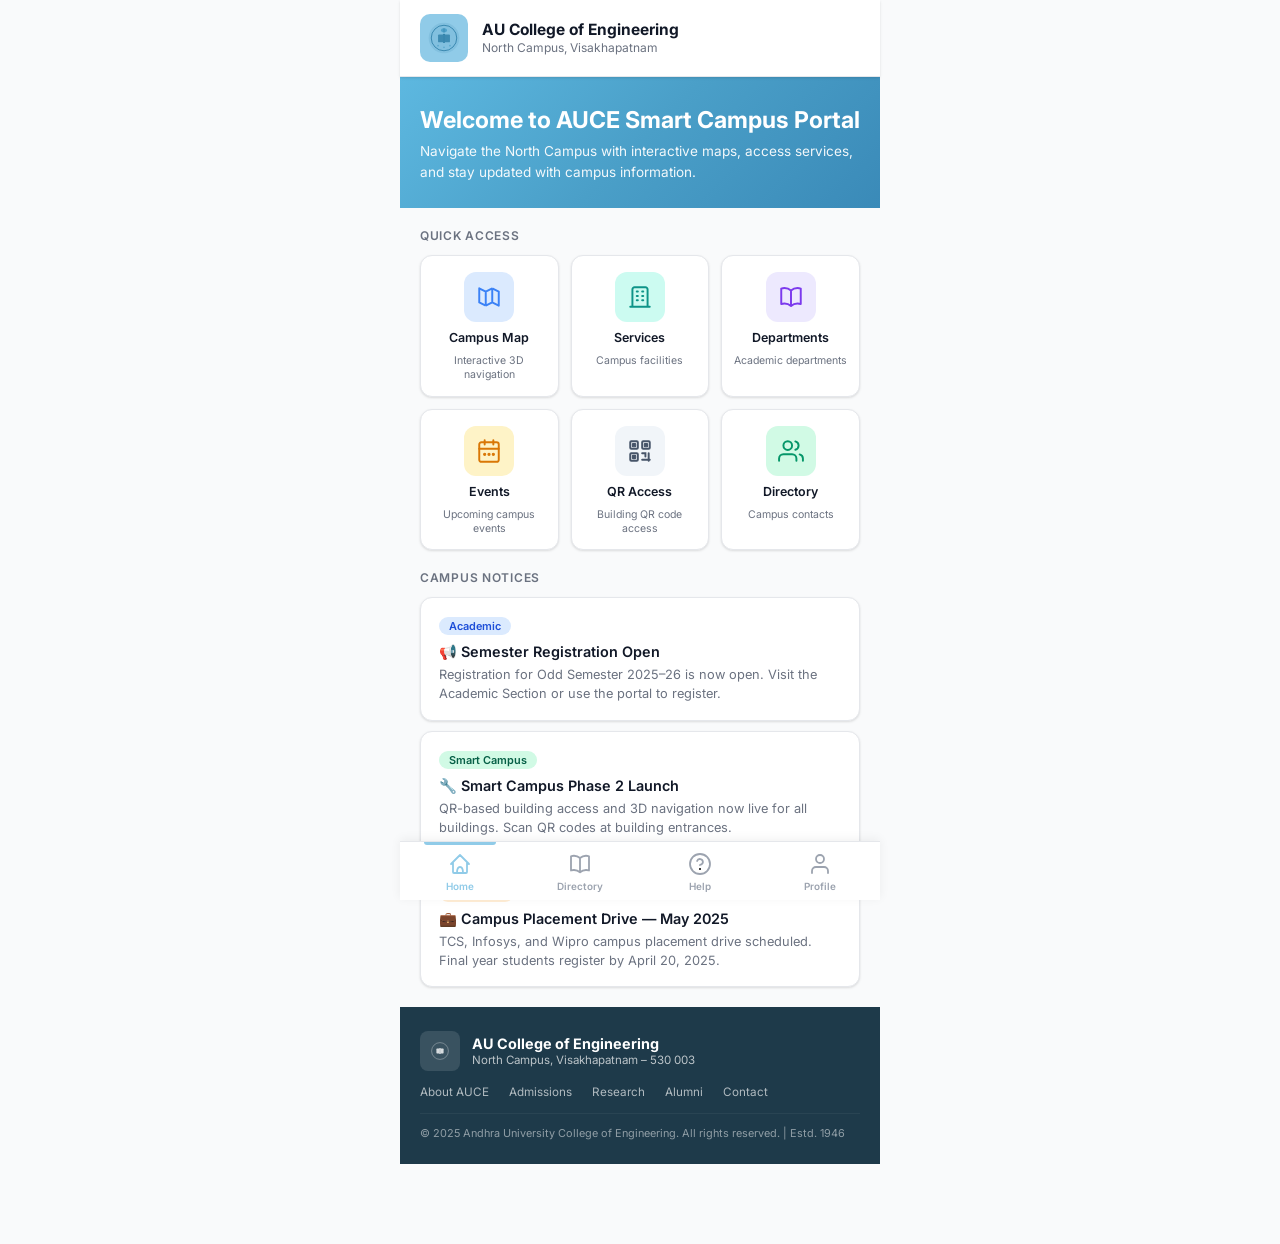
==== index.html @ d14c22cd "Full project upload" ====
<!DOCTYPE html>
<html lang="en">
<head>
<meta charset="UTF-8">
<meta name="viewport" content="width=device-width, initial-scale=1.0, maximum-scale=1.0">
<title>AUCE Smart Campus Portal</title>
<link href="https://fonts.googleapis.com/css2?family=Inter:wght@300;400;500;600;700&display=swap" rel="stylesheet">
<style>
  :root {
    --blue:#90cbe8;
    --blue-dark:#90cbe8;
    --blue-light:#90cbe8;
    --blue-bg:#90cbe8;
    --green:#90cbe8;
    --green-dark:#90cbe8;
    --purple:#90cbe8;
    --purple-light:#90cbe8;
    --orange:#90cbe8;
    --orange-icon:#90cbe8;
    --nav-icon-blue:#90cbe8;
    --nav-icon-purple:#90cbe8;
    --text:#111827;
    --text-muted:#6b7280;
    --text-light:#9ca3af;
    --border:#e5e7eb;
    --card:#ffffff;
    --bg:#f9fafb;
    --radius:12px;
    --shadow:0 1px 3px rgba(0,0,0,0.08),0 1px 2px rgba(0,0,0,0.05);
    --shadow-md:0 4px 6px rgba(0,0,0,0.07),0 2px 4px rgba(0,0,0,0.05);
  }
  *{box-sizing:border-box;margin:0;padding:0;-webkit-tap-highlight-color:transparent;}
  body{font-family:'Inter',sans-serif;background:var(--bg);color:var(--text);min-height:100vh;display:flex;flex-direction:column;max-width:480px;margin:0 auto;position:relative;}

  /* ── TOP HEADER ── */
  .top-bar{background:#fff;border-bottom:1px solid var(--border);padding:14px 20px;display:flex;align-items:center;gap:14px;position:sticky;top:0;z-index:300;box-shadow:var(--shadow);}
  .univ-logo{width:48px;height:48px;flex-shrink:0;border-radius:10px;overflow:hidden;background:var(--blue-light);display:flex;align-items:center;justify-content:center;}
  .univ-logo svg{width:34px;height:34px;}
  .univ-info h1{font-size:0.97rem;font-weight:700;color:var(--text);line-height:1.2;}
  .univ-info p{font-size:0.75rem;color:var(--text-muted);margin-top:1px;}

  /* ── PAGES ── */
  .page{display:none;flex-direction:column;min-height:calc(100vh - 130px);padding-bottom:80px;}
  .page.active{display:flex;}

  /* ── HERO BANNERS ── */
  .hero-blue{background:linear-gradient(135deg,#5db8e0 0%,#4a9fc8 50%,#3a8ab8 100%);padding:28px 20px 26px;color:#fff;margin-bottom:0;}
  .hero-blue h2{font-size:1.45rem;font-weight:700;margin-bottom:6px;line-height:1.3;}
  .hero-blue p{font-size:0.85rem;opacity:0.93;line-height:1.5;}
  .hero-green{background:linear-gradient(135deg,#10b981 0%,#059669 100%);padding:28px 20px 26px;color:#fff;margin-bottom:0;}
  .hero-green h2{font-size:1.45rem;font-weight:700;margin-bottom:6px;line-height:1.3;display:flex;align-items:center;gap:10px;}
  .hero-green p{font-size:0.85rem;opacity:0.93;line-height:1.5;}
  .hero-purple{background:linear-gradient(135deg,#8b5cf6 0%,#7c3aed 100%);padding:24px 20px;color:#fff;margin-bottom:0;}

  /* ── CONTENT WRAPPER ── */
  .content{padding:20px;display:flex;flex-direction:column;gap:20px;}

  /* ── SECTION CARDS ── */
  .card{background:#fff;border-radius:var(--radius);box-shadow:var(--shadow);border:1px solid var(--border);overflow:hidden;}
  .card-pad{padding:18px 20px;}
  .section-label{font-size:0.75rem;font-weight:600;color:var(--text-muted);text-transform:uppercase;letter-spacing:0.06em;margin-bottom:12px;}

  /* ── NOTICE CARDS ── */
  .notice-card{background:#fff;border-radius:var(--radius);box-shadow:var(--shadow);border:1px solid var(--border);padding:16px 18px;}
  .notice-card h4{font-size:0.9rem;font-weight:600;color:var(--text);margin-bottom:4px;}
  .notice-card p{font-size:0.8rem;color:var(--text-muted);line-height:1.5;}
  .notice-tag{display:inline-block;padding:2px 10px;border-radius:20px;font-size:0.68rem;font-weight:600;margin-bottom:8px;}
  .tag-blue{background:#dbeafe;color:#1d4ed8;}
  .tag-green{background:#d1fae5;color:#065f46;}
  .tag-orange{background:#ffedd5;color:#c2410c;}

  /* ── QUICK ACCESS GRID ── */
  .qa-grid{display:grid;grid-template-columns:repeat(3,1fr);gap:12px;}
  .qa-item{background:#fff;border-radius:var(--radius);border:1px solid var(--border);box-shadow:var(--shadow);padding:16px 8px 14px;display:flex;flex-direction:column;align-items:center;gap:8px;cursor:pointer;transition:all .18s;}
  .qa-item:hover{box-shadow:var(--shadow-md);transform:translateY(-2px);}
  .qa-icon-wrap{width:50px;height:50px;border-radius:12px;display:flex;align-items:center;justify-content:center;}
  .qa-icon-wrap svg{width:26px;height:26px;}
  .qa-label{font-size:0.78rem;font-weight:600;color:var(--text);text-align:center;line-height:1.3;}
  .qa-sub{font-size:0.66rem;color:var(--text-muted);text-align:center;line-height:1.3;}
  .ic-blue{background:#dbeafe;} .ic-blue svg{color:#3b82f6;stroke:#3b82f6;}
  .ic-teal{background:#ccfbf1;} .ic-teal svg{color:#0d9488;stroke:#0d9488;}
  .ic-purple{background:#ede9fe;} .ic-purple svg{color:#7c3aed;stroke:#7c3aed;}
  .ic-amber{background:#fef3c7;} .ic-amber svg{color:#d97706;stroke:#d97706;}
  .ic-green{background:#d1fae5;} .ic-green svg{color:#059669;stroke:#059669;}
  .ic-slate{background:#f1f5f9;} .ic-slate svg{color:#475569;stroke:#475569;}
  .ic-orange{background:#ffedd5;} .ic-orange svg{color:#f97316;stroke:#f97316;}
  .ic-rose{background:#ffe4e6;} .ic-rose svg{color:#e11d48;stroke:#e11d48;}
  .ic-indigo{background:#e0e7ff;} .ic-indigo svg{color:#4f46e5;stroke:#4f46e5;}
  .ic-pink{background:#fce7f3;} .ic-pink svg{color:#db2777;stroke:#db2777;}
  .ic-cyan{background:#cffafe;} .ic-cyan svg{color:#0891b2;stroke:#0891b2;}
  .ic-lime{background:#ecfccb;} .ic-lime svg{color:#65a30d;stroke:#65a30d;}

  /* ── 3D MAP ── */
  .map-wrap{position:relative;background:#fff;border-radius:var(--radius);border:1px solid var(--border);box-shadow:var(--shadow);overflow:hidden;}
  .map-3d{width:100%;height:320px;background:linear-gradient(160deg,#0f2744 0%,#1e4a70 45%,#16364f 100%);position:relative;overflow:hidden;}
  .map-3d svg{width:100%;height:100%;}
  .map-filters{display:flex;gap:8px;padding:12px 16px;overflow-x:auto;border-bottom:1px solid var(--border);}
  .map-filters::-webkit-scrollbar{display:none;}
  .mf-btn{padding:6px 14px;border-radius:20px;font-size:0.75rem;font-weight:600;border:1.5px solid var(--border);background:#fff;color:var(--text-muted);cursor:pointer;white-space:nowrap;transition:.15s;font-family:'Inter',sans-serif;}
  .mf-btn.active,.mf-btn:hover{background:var(--blue-dark);color:#fff;border-color:var(--blue-dark);}
  .map-info{padding:14px 16px;}
  .map-info h3{font-size:0.95rem;font-weight:600;color:var(--text);margin-bottom:3px;}
  .map-info p{font-size:0.78rem;color:var(--text-muted);line-height:1.5;}
  .landmark-grid{display:grid;grid-template-columns:1fr 1fr;gap:10px;}
  .lm-card{background:#fff;border-radius:10px;border:1px solid var(--border);padding:12px 14px;cursor:pointer;transition:.15s;}
  .lm-card:hover{border-color:var(--blue);background:var(--blue-light);}
  .lm-name{font-size:0.85rem;font-weight:600;color:var(--text);}
  .lm-type{font-size:0.7rem;color:var(--text-muted);margin-top:2px;}

  /* ── SEARCH BAR ── */
  .search-wrap{position:relative;margin:0;}
  .search-wrap input{width:100%;padding:12px 18px 12px 44px;border:1.5px solid var(--border);border-radius:10px;font-family:'Inter',sans-serif;font-size:0.88rem;color:var(--text);background:#fff;outline:none;transition:.15s;}
  .search-wrap input:focus{border-color:var(--blue);}
  .search-wrap input::placeholder{color:var(--text-light);}
  .search-ico{position:absolute;left:15px;top:50%;transform:translateY(-50%);color:var(--text-light);}
  .search-ico svg{width:18px;height:18px;stroke:currentColor;fill:none;}

  /* ── TABS ── */
  .tabs{display:flex;border-bottom:2px solid var(--border);background:#fff;}
  .tab{flex:1;padding:14px 16px;font-size:0.85rem;font-weight:600;color:var(--text-muted);cursor:pointer;display:flex;align-items:center;justify-content:center;gap:7px;border-bottom:2.5px solid transparent;margin-bottom:-2px;transition:.15s;}
  .tab.active{color:var(--blue-dark);border-bottom-color:var(--blue-dark);}
  .tab svg{width:16px;height:16px;stroke:currentColor;fill:none;}

  /* ── DIRECTORY ITEMS ── */
  .dir-item{background:#fff;border-bottom:1px solid var(--border);padding:16px 20px;display:flex;align-items:center;gap:14px;cursor:pointer;transition:.12s;}
  .dir-item:last-child{border-bottom:none;}
  .dir-item:hover{background:var(--blue-light);}
  .dir-ava{width:44px;height:44px;border-radius:10px;background:var(--blue-light);display:flex;align-items:center;justify-content:center;flex-shrink:0;}
  .dir-ava svg{width:22px;height:22px;stroke:var(--blue-dark);fill:none;}
  .dir-info h4{font-size:0.88rem;font-weight:600;color:var(--text);}
  .dir-info p{font-size:0.75rem;color:var(--text-muted);margin-top:2px;}
  .dir-chevron{margin-left:auto;color:var(--text-light);}
  .dir-chevron svg{width:16px;height:16px;stroke:currentColor;fill:none;}

  /* ── DEPT EXPAND ── */
  .dept-detail{display:none;background:var(--blue-light);padding:14px 20px 16px;border-top:1px solid var(--border);}
  .dept-detail.open{display:block;}
  .dept-detail p{font-size:0.8rem;color:var(--text-muted);line-height:1.6;margin-bottom:6px;}
  .dept-detail .drow{display:flex;flex-wrap:wrap;gap:6px;margin-top:6px;}
  .dtag{background:#fff;border:1px solid var(--border);border-radius:8px;padding:3px 10px;font-size:0.68rem;font-weight:600;color:var(--blue-dark);}

  /* ── QR ── */
  .qr-grid{display:grid;grid-template-columns:1fr 1fr;gap:12px;}
  .qr-card{background:#fff;border-radius:var(--radius);border:1px solid var(--border);box-shadow:var(--shadow);padding:16px;display:flex;flex-direction:column;align-items:center;gap:10px;cursor:pointer;transition:.15s;}
  .qr-card:hover{border-color:var(--blue);box-shadow:var(--shadow-md);}
  .qr-box{width:96px;height:96px;border:1.5px solid var(--border);border-radius:8px;background:#fff;display:flex;align-items:center;justify-content:center;}
  .qr-name{font-size:0.8rem;font-weight:600;color:var(--text);text-align:center;}
  .qr-loc{font-size:0.68rem;color:var(--text-muted);text-align:center;}

  /* ── EVENTS ── */
  .event-item{background:#fff;border-radius:var(--radius);border:1px solid var(--border);box-shadow:var(--shadow);padding:16px;display:flex;gap:14px;}
  .ev-date-box{background:var(--blue-dark);color:#fff;border-radius:10px;padding:8px 10px;text-align:center;min-width:46px;flex-shrink:0;}
  .ev-day{font-size:1.3rem;font-weight:700;line-height:1;}
  .ev-mon{font-size:0.6rem;font-weight:600;letter-spacing:.06em;opacity:.9;}
  .ev-info h4{font-size:0.88rem;font-weight:600;color:var(--text);margin-bottom:3px;}
  .ev-info p{font-size:0.75rem;color:var(--text-muted);line-height:1.4;}
  .ev-tag{display:inline-block;margin-top:6px;padding:2px 10px;border-radius:20px;font-size:0.65rem;font-weight:600;background:#dbeafe;color:#1d4ed8;}

  /* ── SERVICES ── */
  .svc-grid{display:grid;grid-template-columns:1fr 1fr;gap:12px;}
  .svc-card{background:#fff;border-radius:var(--radius);border:1px solid var(--border);box-shadow:var(--shadow);padding:18px 14px;display:flex;flex-direction:column;align-items:center;gap:8px;cursor:pointer;transition:.15s;text-align:center;}
  .svc-card:hover{border-color:var(--blue);box-shadow:var(--shadow-md);transform:translateY(-1px);}
  .svc-card .svc-name{font-size:0.83rem;font-weight:600;color:var(--text);}
  .svc-card .svc-desc{font-size:0.7rem;color:var(--text-muted);line-height:1.4;}

  /* ── HELP ── */
  .qs-guide{background:#fff;border-radius:var(--radius);border:1px solid var(--border);box-shadow:var(--shadow);overflow:hidden;}
  .qs-guide-title{font-size:0.9rem;font-weight:600;color:var(--text);padding:16px 18px 12px;border-bottom:1px solid var(--border);}
  .qs-items{display:flex;flex-direction:column;}
  .qs-row{display:flex;align-items:center;gap:14px;padding:14px 18px;border-bottom:1px solid var(--border);cursor:pointer;transition:.12s;}
  .qs-row:last-child{border-bottom:none;}
  .qs-row:hover{background:var(--blue-light);}
  .qs-ico{width:40px;height:40px;border-radius:10px;display:flex;align-items:center;justify-content:center;flex-shrink:0;}
  .qs-ico svg{width:20px;height:20px;stroke:currentColor;fill:none;}
  .qs-text h4{font-size:0.85rem;font-weight:600;color:var(--text);}
  .qs-text p{font-size:0.73rem;color:var(--text-muted);margin-top:1px;}
  .faq-card{background:#fff;border-radius:var(--radius);border:1px solid var(--border);box-shadow:var(--shadow);overflow:hidden;}
  .faq-title{font-size:0.9rem;font-weight:600;color:var(--text);padding:16px 18px 12px;display:flex;align-items:center;gap:8px;border-bottom:1px solid var(--border);}
  .faq-title svg{width:18px;height:18px;stroke:var(--text-muted);fill:none;}
  .faq-item{border-bottom:1px solid var(--border);}
  .faq-item:last-child{border-bottom:none;}
  .faq-q{padding:14px 18px;font-size:0.84rem;font-weight:500;color:var(--text);cursor:pointer;display:flex;justify-content:space-between;align-items:center;gap:10px;}
  .faq-q:hover{background:var(--blue-light);}
  .faq-arr{flex-shrink:0;transition:.2s;}
  .faq-arr svg{width:16px;height:16px;stroke:var(--text-muted);fill:none;}
  .faq-a{display:none;padding:0 18px 14px;font-size:0.8rem;color:var(--text-muted);line-height:1.6;border-top:1px solid var(--border);}
  .faq-a.open{display:block;}
  .contacts-grid{display:grid;grid-template-columns:1fr 1fr;gap:10px;}
  .con-card{background:#fff;border-radius:var(--radius);border:1px solid var(--border);box-shadow:var(--shadow);padding:16px;text-align:center;}
  .con-ico{width:40px;height:40px;border-radius:10px;display:flex;align-items:center;justify-content:center;margin:0 auto 8px;}
  .con-ico svg{width:20px;height:20px;stroke:currentColor;fill:none;}
  .con-card h4{font-size:0.82rem;font-weight:600;color:var(--text);}
  .con-card p{font-size:0.7rem;color:var(--text-muted);margin-top:2px;}
  .con-card a{display:block;font-size:0.78rem;font-weight:600;color:var(--blue-dark);text-decoration:none;margin-top:6px;}

  /* ── PROFILE ── */
  .profile-hero{background:linear-gradient(135deg,#8b5cf6 0%,#7c3aed 100%);padding:24px 20px;display:flex;align-items:center;gap:16px;color:#fff;position:relative;}
  .profile-ava-wrap{position:relative;flex-shrink:0;}
  .profile-ava{width:80px;height:80px;border-radius:14px;background:rgba(255,255,255,0.2);border:2px solid rgba(255,255,255,0.35);display:flex;align-items:center;justify-content:center;}
  .profile-ava svg{width:44px;height:44px;stroke:#fff;fill:none;}
  .profile-cam{position:absolute;bottom:-4px;right:-4px;width:24px;height:24px;background:#fff;border-radius:50%;display:flex;align-items:center;justify-content:center;cursor:pointer;}
  .profile-cam svg{width:13px;height:13px;stroke:var(--purple);fill:none;}
  .profile-names h2{font-size:1.2rem;font-weight:700;color:#fff;}
  .profile-names p{font-size:0.78rem;color:rgba(255,255,255,.85);margin-top:2px;}
  .profile-badges{display:flex;gap:8px;margin-top:10px;flex-wrap:wrap;}
  .p-badge{background:rgba(255,255,255,0.2);border:1px solid rgba(255,255,255,0.3);border-radius:20px;padding:4px 12px;font-size:0.72rem;font-weight:600;color:#fff;}
  .profile-edit{position:absolute;top:20px;right:20px;color:rgba(255,255,255,.8);cursor:pointer;}
  .profile-edit svg{width:20px;height:20px;stroke:currentColor;fill:none;}
  .pinfo-card{background:#fff;border-radius:var(--radius);border:1px solid var(--border);box-shadow:var(--shadow);overflow:hidden;}
  .pinfo-title{font-size:0.88rem;font-weight:600;color:var(--text);padding:16px 18px;border-bottom:1px solid var(--border);}
  .pinfo-grid{display:grid;grid-template-columns:1fr 1fr;}
  .pinfo-cell{padding:14px 18px;border-bottom:1px solid var(--border);border-right:1px solid var(--border);}
  .pinfo-cell:nth-child(even){border-right:none;}
  .pinfo-cell:nth-last-child(-n+2){border-bottom:none;}
  .pinfo-ico-row{display:flex;align-items:center;gap:8px;margin-bottom:4px;}
  .pinfo-ico-row svg{width:16px;height:16px;fill:none;}
  .pinfo-lbl{font-size:0.68rem;color:var(--text-muted);font-weight:500;}
  .pinfo-val{font-size:0.83rem;font-weight:600;color:var(--text);margin-top:2px;}
  .paction-grid{display:grid;grid-template-columns:1fr 1fr;gap:10px;}
  .paction{background:#fff;border-radius:var(--radius);border:1px solid var(--border);box-shadow:var(--shadow);padding:16px;display:flex;align-items:center;gap:12px;cursor:pointer;transition:.12s;}
  .paction:hover{border-color:var(--blue);background:var(--blue-light);}
  .paction-ico{width:40px;height:40px;border-radius:10px;display:flex;align-items:center;justify-content:center;flex-shrink:0;}
  .paction-ico svg{width:20px;height:20px;stroke:currentColor;fill:none;}
  .paction-text{font-size:0.82rem;font-weight:600;color:var(--text);}

  /* ── BOTTOM NAV ── */
  .bottom-nav{position:fixed;bottom:0;left:50%;transform:translateX(-50%);width:100%;max-width:480px;background:#fff;border-top:1px solid var(--border);display:flex;z-index:300;box-shadow:0 -2px 10px rgba(0,0,0,0.06);}
  .nav-btn{flex:1;display:flex;flex-direction:column;align-items:center;justify-content:center;padding:10px 4px 8px;cursor:pointer;border:none;background:none;gap:4px;transition:.15s;}
  .nav-btn svg{width:24px;height:24px;stroke:var(--text-light);fill:none;transition:.15s;}
  .nav-btn span{font-size:0.62rem;font-weight:600;color:var(--text-light);font-family:'Inter',sans-serif;transition:.15s;}
  .nav-btn.active svg{stroke:var(--blue-dark);}
  .nav-btn.active span{color:var(--blue-dark);}
  .nav-btn.active{position:relative;}
  .nav-btn.active::after{content:'';position:absolute;top:0;left:20%;right:20%;height:2.5px;background:var(--blue-dark);border-radius:0 0 3px 3px;}

  /* ── FOOTER ── */
  .footer{background:#1e3a4a;color:#fff;padding:24px 20px;margin-top:auto;}
  .footer-top{display:flex;align-items:center;gap:12px;margin-bottom:14px;}
  .footer-logo-box{width:40px;height:40px;border-radius:8px;background:rgba(255,255,255,0.12);display:flex;align-items:center;justify-content:center;}
  .footer-logo-box svg{width:24px;height:24px;}
  .footer-top h3{font-size:0.9rem;font-weight:700;}
  .footer-top p{font-size:0.72rem;opacity:.7;margin-top:1px;}
  .footer-links{display:flex;flex-wrap:wrap;gap:12px 20px;margin-bottom:14px;}
  .footer-links a{color:rgba(255,255,255,.65);font-size:0.73rem;text-decoration:none;}
  .footer-copy{font-size:0.68rem;opacity:.5;border-top:1px solid rgba(255,255,255,.1);padding-top:12px;}

  /* ── TOAST ── */
  .toast{position:fixed;bottom:76px;left:50%;transform:translateX(-50%) translateY(12px);background:#1e3a4a;color:#fff;padding:9px 20px;border-radius:24px;font-size:0.8rem;font-weight:500;opacity:0;transition:all .28s;pointer-events:none;z-index:600;white-space:nowrap;max-width:90vw;text-align:center;}
  .toast.show{opacity:1;transform:translateX(-50%) translateY(0);}

  /* ── MODAL ── */
  .modal-overlay{display:none;position:fixed;inset:0;background:rgba(0,0,0,0.4);z-index:500;align-items:flex-end;}
  .modal-overlay.open{display:flex;}
  .modal-sheet{background:#fff;border-radius:20px 20px 0 0;padding:24px 20px;width:100%;max-height:75vh;overflow-y:auto;}
  .modal-handle{width:36px;height:4px;background:var(--border);border-radius:2px;margin:0 auto 18px;}
  .modal-title{font-size:1.05rem;font-weight:700;color:var(--text);margin-bottom:12px;}
  .modal-body p{font-size:0.82rem;color:var(--text-muted);line-height:1.6;margin-bottom:8px;}
  .modal-tags{display:flex;flex-wrap:wrap;gap:6px;margin-top:10px;}
  .mtag{background:var(--blue-light);border:1px solid var(--border);border-radius:8px;padding:4px 12px;font-size:0.72rem;font-weight:600;color:var(--blue-dark);}
  .modal-close-btn{width:100%;margin-top:16px;padding:13px;background:var(--blue-dark);color:#fff;border:none;border-radius:10px;font-family:'Inter',sans-serif;font-size:0.88rem;font-weight:600;cursor:pointer;}

  /* ── UTIL ── */
  .mt4{margin-top:4px;} .mt8{margin-top:8px;} .mt12{margin-top:12px;} .mt16{margin-top:16px;}
  .primary-btn{width:100%;padding:14px;background:var(--blue-dark);color:#fff;border:none;border-radius:10px;font-family:'Inter',sans-serif;font-size:0.9rem;font-weight:600;cursor:pointer;transition:.15s;}
  .primary-btn:hover{background:var(--blue);}
</style>
</head>
<body>

<!-- TOP BAR -->
<div class="top-bar">
  <div class="univ-logo">
    <!-- Andhra University emblem SVG -->
    <svg viewBox="0 0 80 80" fill="none" xmlns="http://www.w3.org/2000/svg">
      <circle cx="40" cy="40" r="36" fill="#2e7fa8" opacity="0.15"/>
      <circle cx="40" cy="40" r="30" fill="none" stroke="#2e7fa8" stroke-width="2"/>
      <!-- Book shape -->
      <rect x="26" y="32" width="12" height="18" rx="2" fill="#2e7fa8" opacity="0.8"/>
      <rect x="42" y="32" width="12" height="18" rx="2" fill="#2e7fa8" opacity="0.8"/>
      <rect x="38" y="30" width="4" height="22" rx="1" fill="#2e7fa8"/>
      <!-- Torch/lamp top -->
      <ellipse cx="40" cy="22" rx="7" ry="5" fill="#4a9fc8" opacity="0.9"/>
      <line x1="40" y1="17" x2="40" y2="27" stroke="#2e7fa8" stroke-width="1.5"/>
      <!-- Stars -->
      <circle cx="26" cy="58" r="2" fill="#4a9fc8" opacity="0.7"/>
      <circle cx="40" cy="62" r="2" fill="#4a9fc8" opacity="0.7"/>
      <circle cx="54" cy="58" r="2" fill="#4a9fc8" opacity="0.7"/>
    </svg>
  </div>
  <div class="univ-info">
    <h1>AU College of Engineering</h1>
    <p>North Campus, Visakhapatnam</p>
  </div>
</div>

<!-- =================== HOME PAGE =================== -->
<div class="page active" id="page-home">
  <div class="hero-blue">
    <h2>Welcome to AUCE Smart Campus Portal</h2>
    <p>Navigate the North Campus with interactive maps, access services, and stay updated with campus information.</p>
  </div>
  <div class="content">
    <div>
      <div class="section-label">Quick Access</div>
      <div class="qa-grid">
        <div class="qa-item" onclick="goPage('map')">
          <div class="qa-icon-wrap ic-blue">
            <svg viewBox="0 0 24 24" fill="none" xmlns="http://www.w3.org/2000/svg"><path d="M9 20L3 17V4L9 7M9 20L15 17M9 20V7M15 17L21 20V7L15 4M15 17V4M9 7L15 4" stroke="currentColor" stroke-width="1.8" stroke-linejoin="round"/></svg>
          </div>
          <div class="qa-label">Campus Map</div>
          <div class="qa-sub">Interactive 3D navigation</div>
        </div>
        <div class="qa-item" onclick="goPage('services')">
          <div class="qa-icon-wrap ic-teal">
            <svg viewBox="0 0 24 24" fill="none" xmlns="http://www.w3.org/2000/svg"><path d="M19 21V5C19 3.89543 18.1046 3 17 3H7C5.89543 3 5 3.89543 5 5V21M19 21H5M19 21H21M5 21H3M9 7H10M14 7H15M9 11H10M14 11H15M9 15H10M14 15H15" stroke="currentColor" stroke-width="1.8" stroke-linecap="round"/></svg>
          </div>
          <div class="qa-label">Services</div>
          <div class="qa-sub">Campus facilities</div>
        </div>
        <div class="qa-item" onclick="goPage('departments')">
          <div class="qa-icon-wrap ic-purple">
            <svg viewBox="0 0 24 24" fill="none" xmlns="http://www.w3.org/2000/svg"><path d="M12 6.042A8.967 8.967 0 006 3.75c-1.052 0-2.062.18-3 .512v14.25A8.987 8.987 0 016 18c2.305 0 4.408.867 6 2.292m0-14.25a8.966 8.966 0 016-2.292c1.052 0 2.062.18 3 .512v14.25A8.987 8.987 0 0018 18a8.967 8.967 0 00-6 2.292m0-14.25v14.25" stroke="currentColor" stroke-width="1.8" stroke-linecap="round" stroke-linejoin="round"/></svg>
          </div>
          <div class="qa-label">Departments</div>
          <div class="qa-sub">Academic departments</div>
        </div>
        <div class="qa-item" onclick="goPage('events')">
          <div class="qa-icon-wrap ic-amber">
            <svg viewBox="0 0 24 24" fill="none" xmlns="http://www.w3.org/2000/svg"><rect x="3" y="4" width="18" height="18" rx="2" stroke="currentColor" stroke-width="1.8"/><path d="M16 2v4M8 2v4M3 10h18" stroke="currentColor" stroke-width="1.8" stroke-linecap="round"/><circle cx="8" cy="15" r="1" fill="currentColor"/><circle cx="12" cy="15" r="1" fill="currentColor"/><circle cx="16" cy="15" r="1" fill="currentColor"/></svg>
          </div>
          <div class="qa-label">Events</div>
          <div class="qa-sub">Upcoming campus events</div>
        </div>
        <div class="qa-item" onclick="goPage('qr')">
          <div class="qa-icon-wrap ic-slate">
            <svg viewBox="0 0 24 24" fill="none" xmlns="http://www.w3.org/2000/svg"><rect x="3" y="3" width="7" height="7" rx="1" stroke="currentColor" stroke-width="1.8"/><rect x="14" y="3" width="7" height="7" rx="1" stroke="currentColor" stroke-width="1.8"/><rect x="3" y="14" width="7" height="7" rx="1" stroke="currentColor" stroke-width="1.8"/><path d="M14 14h3v3M14 20h7M20 14v7" stroke="currentColor" stroke-width="1.8" stroke-linecap="round"/><rect x="5" y="5" width="3" height="3" fill="currentColor" rx="0.5"/><rect x="16" y="5" width="3" height="3" fill="currentColor" rx="0.5"/><rect x="5" y="16" width="3" height="3" fill="currentColor" rx="0.5"/></svg>
          </div>
          <div class="qa-label">QR Access</div>
          <div class="qa-sub">Building QR code access</div>
        </div>
        <div class="qa-item" onclick="goPage('directory')">
          <div class="qa-icon-wrap ic-green">
            <svg viewBox="0 0 24 24" fill="none" xmlns="http://www.w3.org/2000/svg"><path d="M17 21v-2a4 4 0 00-4-4H5a4 4 0 00-4 4v2" stroke="currentColor" stroke-width="1.8" stroke-linecap="round"/><circle cx="9" cy="7" r="4" stroke="currentColor" stroke-width="1.8"/><path d="M23 21v-2a4 4 0 00-3-3.87M16 3.13a4 4 0 010 7.75" stroke="currentColor" stroke-width="1.8" stroke-linecap="round"/></svg>
          </div>
          <div class="qa-label">Directory</div>
          <div class="qa-sub">Campus contacts</div>
        </div>
      </div>
    </div>
    <div>
      <div class="section-label">Campus Notices</div>
      <div style="display:flex;flex-direction:column;gap:10px;">
        <div class="notice-card">
          <span class="notice-tag tag-blue">Academic</span>
          <h4>📢 Semester Registration Open</h4>
          <p>Registration for Odd Semester 2025–26 is now open. Visit the Academic Section or use the portal to register.</p>
        </div>
        <div class="notice-card">
          <span class="notice-tag tag-green">Smart Campus</span>
          <h4>🔧 Smart Campus Phase 2 Launch</h4>
          <p>QR-based building access and 3D navigation now live for all buildings. Scan QR codes at building entrances.</p>
        </div>
        <div class="notice-card">
          <span class="notice-tag tag-orange">Placement</span>
          <h4>💼 Campus Placement Drive — May 2025</h4>
          <p>TCS, Infosys, and Wipro campus placement drive scheduled. Final year students register by April 20, 2025.</p>
        </div>
      </div>
    </div>
  </div>
  <footer class="footer">
    <div class="footer-top">
      <div class="footer-logo-box">
        <svg viewBox="0 0 80 80" fill="none"><circle cx="40" cy="40" r="28" fill="none" stroke="rgba(255,255,255,0.5)" stroke-width="2"/><rect x="28" y="32" width="10" height="16" rx="2" fill="rgba(255,255,255,0.8)"/><rect x="42" y="32" width="10" height="16" rx="2" fill="rgba(255,255,255,0.8)"/><rect x="38" y="30" width="4" height="20" rx="1" fill="white"/></svg>
      </div>
      <div>
        <h3>AU College of Engineering</h3>
        <p>North Campus, Visakhapatnam – 530 003</p>
      </div>
    </div>
    <div class="footer-links">
      <a href="#">About AUCE</a><a href="#">Admissions</a><a href="#">Research</a><a href="#">Alumni</a><a href="#">Contact</a>
    </div>
    <div class="footer-copy">© 2025 Andhra University College of Engineering. All rights reserved. | Estd. 1946</div>
  </footer>
</div>

<!-- =================== MAP PAGE =================== -->
<div class="page" id="page-map">
  <div class="hero-blue">
    <h2>Campus Map</h2>
    <p>Explore the North Campus in 3D. Tap a building to view details.</p>
  </div>
  <div class="content">
    <div class="map-wrap">
      <div class="map-3d">
        <svg viewBox="0 0 480 320" xmlns="http://www.w3.org/2000/svg">
          <defs>
            <linearGradient id="sky" x1="0" y1="0" x2="0" y2="1"><stop offset="0%" stop-color="#0d2137"/><stop offset="100%" stop-color="#1e4d72"/></linearGradient>
            <linearGradient id="ground" x1="0" y1="0" x2="0" y2="1"><stop offset="0%" stop-color="#1a5c22"/><stop offset="100%" stop-color="#0f3b14"/></linearGradient>
            <filter id="bshadow"><feDropShadow dx="3" dy="5" stdDeviation="3" flood-color="rgba(0,0,0,0.5)"/></filter>
          </defs>
          <rect width="480" height="320" fill="url(#sky)"/>
          <ellipse cx="240" cy="290" rx="260" ry="70" fill="url(#ground)" opacity="0.7"/>
          <!-- Roads -->
          <rect x="215" y="80" width="50" height="190" fill="#3a3030" rx="2" opacity="0.8"/>
          <rect x="60" y="150" width="360" height="40" fill="#3a3030" rx="2" opacity="0.8"/>
          <line x1="240" y1="88" x2="240" y2="138" stroke="white" stroke-width="1.5" stroke-dasharray="8,7" opacity="0.4"/>
          <line x1="72" y1="170" x2="205" y2="170" stroke="white" stroke-width="1.5" stroke-dasharray="8,7" opacity="0.4"/>
          <line x1="275" y1="170" x2="408" y2="170" stroke="white" stroke-width="1.5" stroke-dasharray="8,7" opacity="0.4"/>
          <!-- Admin -->
          <g filter="url(#bshadow)" onclick="showBldg('admin')" style="cursor:pointer">
            <rect x="150" y="70" width="180" height="68" fill="#3a7fa8" rx="3"/>
            <rect x="150" y="52" width="180" height="68" fill="#5aaad0" rx="3"/>
            <text x="240" y="94" text-anchor="middle" fill="white" font-size="10" font-weight="600" font-family="Inter,sans-serif">ADMIN BLOCK</text>
            <rect x="163" y="60" width="14" height="10" fill="rgba(255,230,100,0.65)" rx="1"/>
            <rect x="185" y="60" width="14" height="10" fill="rgba(255,230,100,0.55)" rx="1"/>
            <rect x="281" y="60" width="14" height="10" fill="rgba(255,230,100,0.65)" rx="1"/>
            <rect x="303" y="60" width="14" height="10" fill="rgba(255,230,100,0.55)" rx="1"/>
          </g>
          <!-- CSE -->
          <g filter="url(#bshadow)" onclick="showBldg('cse')" style="cursor:pointer">
            <rect x="48" y="96" width="90" height="50" fill="#2e6a90" rx="3"/>
            <rect x="48" y="82" width="90" height="50" fill="#4a90b8" rx="3"/>
            <text x="93" y="110" text-anchor="middle" fill="white" font-size="9" font-weight="600" font-family="Inter,sans-serif">CSE BLOCK</text>
            <rect x="58" y="88" width="11" height="8" fill="rgba(255,230,100,0.6)" rx="1"/>
            <rect x="77" y="88" width="11" height="8" fill="rgba(255,230,100,0.5)" rx="1"/>
            <rect x="110" y="88" width="11" height="8" fill="rgba(255,230,100,0.6)" rx="1"/>
          </g>
          <!-- MECH -->
          <g filter="url(#bshadow)" onclick="showBldg('mech')" style="cursor:pointer">
            <rect x="342" y="96" width="90" height="50" fill="#2e6a90" rx="3"/>
            <rect x="342" y="82" width="90" height="50" fill="#4a90b8" rx="3"/>
            <text x="387" y="110" text-anchor="middle" fill="white" font-size="9" font-weight="600" font-family="Inter,sans-serif">MECH BLOCK</text>
            <rect x="352" y="88" width="11" height="8" fill="rgba(255,230,100,0.6)" rx="1"/>
            <rect x="371" y="88" width="11" height="8" fill="rgba(255,230,100,0.5)" rx="1"/>
            <rect x="410" y="88" width="11" height="8" fill="rgba(255,230,100,0.6)" rx="1"/>
          </g>
          <!-- Library -->
          <g filter="url(#bshadow)" onclick="showBldg('library')" style="cursor:pointer">
            <rect x="48" y="205" width="110" height="58" fill="#256080" rx="3"/>
            <rect x="48" y="188" width="110" height="58" fill="#3d85a8" rx="3"/>
            <text x="103" y="220" text-anchor="middle" fill="white" font-size="9" font-weight="600" font-family="Inter,sans-serif">LIBRARY</text>
            <rect x="60" y="195" width="11" height="8" fill="rgba(255,230,100,0.6)" rx="1"/><rect x="80" y="195" width="11" height="8" fill="rgba(255,230,100,0.5)" rx="1"/><rect x="118" y="195" width="11" height="8" fill="rgba(255,230,100,0.6)" rx="1"/>
          </g>
          <!-- Labs -->
          <g filter="url(#bshadow)" onclick="showBldg('labs')" style="cursor:pointer">
            <rect x="310" y="205" width="122" height="58" fill="#256080" rx="3"/>
            <rect x="310" y="188" width="122" height="58" fill="#3d85a8" rx="3"/>
            <text x="371" y="220" text-anchor="middle" fill="white" font-size="9" font-weight="600" font-family="Inter,sans-serif">LABS COMPLEX</text>
            <rect x="322" y="195" width="11" height="8" fill="rgba(255,230,100,0.6)" rx="1"/><rect x="342" y="195" width="11" height="8" fill="rgba(255,230,100,0.5)" rx="1"/>
          </g>
          <!-- Auditorium -->
          <g filter="url(#bshadow)" onclick="showBldg('audi')" style="cursor:pointer">
            <rect x="170" y="265" width="140" height="44" fill="#1e5070" rx="3"/>
            <rect x="170" y="250" width="140" height="44" fill="#3478a0" rx="3"/>
            <ellipse cx="240" cy="249" rx="38" ry="14" fill="#3d85a8"/>
            <text x="240" y="275" text-anchor="middle" fill="white" font-size="9" font-weight="600" font-family="Inter,sans-serif">AUDITORIUM</text>
          </g>
          <!-- Trees -->
          <circle cx="160" cy="202" r="16" fill="#1a6020" opacity="0.9"/><circle cx="155" cy="195" r="12" fill="#258030" opacity="0.85"/><rect x="158" y="213" width="3" height="10" fill="#4a2c10" opacity="0.7"/>
          <circle cx="316" cy="202" r="14" fill="#1a6020" opacity="0.9"/><circle cx="311" cy="195" r="10" fill="#258030" opacity="0.85"/>
          <circle cx="196" cy="147" r="12" fill="#1a6020" opacity="0.85"/>
          <circle cx="284" cy="147" r="12" fill="#1a6020" opacity="0.85"/>
          <!-- Compass -->
          <g transform="translate(448,30)">
            <circle r="18" fill="rgba(255,255,255,0.12)" stroke="rgba(255,255,255,0.25)" stroke-width="1.5"/>
            <text y="-6" text-anchor="middle" fill="white" font-size="9" font-weight="700">N</text>
            <text y="13" text-anchor="middle" fill="rgba(255,255,255,.5)" font-size="7">S</text>
            <text x="-11" y="4" text-anchor="middle" fill="rgba(255,255,255,.5)" font-size="7">W</text>
            <text x="12" y="4" text-anchor="middle" fill="rgba(255,255,255,.5)" font-size="7">E</text>
            <polygon points="0,-12 2.5,0 0,3 -2.5,0" fill="#ef4444" opacity="0.85"/>
            <polygon points="0,3 2.5,0 0,12 -2.5,0" fill="rgba(255,255,255,0.6)"/>
          </g>
        </svg>
      </div>
      <div class="map-filters">
        <button class="mf-btn active" onclick="mfClick('All',this)">All</button>
        <button class="mf-btn" onclick="mfClick('Academic',this)">Academic</button>
        <button class="mf-btn" onclick="mfClick('Facilities',this)">Facilities</button>
        <button class="mf-btn" onclick="mfClick('Labs',this)">Labs</button>
        <button class="mf-btn" onclick="mfClick('Admin',this)">Admin</button>
      </div>
      <div class="map-info" id="mapInfo">
        <h3>AUCE North Campus</h3>
        <p>Tap any building to view details and directions.</p>
      </div>
    </div>
    <div>
      <div class="section-label">Key Landmarks</div>
      <div class="landmark-grid">
        <div class="lm-card" onclick="showBldg('admin')"><div class="lm-name">Admin Block</div><div class="lm-type">🏛️ Administration</div></div>
        <div class="lm-card" onclick="showBldg('cse')"><div class="lm-name">CSE Block</div><div class="lm-type">💻 Academic</div></div>
        <div class="lm-card" onclick="showBldg('library')"><div class="lm-name">Central Library</div><div class="lm-type">📚 Facility</div></div>
        <div class="lm-card" onclick="showBldg('labs')"><div class="lm-name">Labs Complex</div><div class="lm-type">🔬 Research</div></div>
        <div class="lm-card" onclick="showBldg('mech')"><div class="lm-name">Mech Block</div><div class="lm-type">⚙️ Academic</div></div>
        <div class="lm-card" onclick="showBldg('audi')"><div class="lm-name">Auditorium</div><div class="lm-type">🎭 Events</div></div>
      </div>
    </div>
  </div>
  <footer class="footer"><div class="footer-top"><div class="footer-logo-box"><svg viewBox="0 0 80 80" fill="none"><circle cx="40" cy="40" r="28" fill="none" stroke="rgba(255,255,255,0.5)" stroke-width="2"/><rect x="28" y="32" width="10" height="16" rx="2" fill="rgba(255,255,255,0.8)"/><rect x="42" y="32" width="10" height="16" rx="2" fill="rgba(255,255,255,0.8)"/><rect x="38" y="30" width="4" height="20" rx="1" fill="white"/></svg></div><div><h3>AU College of Engineering</h3><p>North Campus, Visakhapatnam – 530 003</p></div></div><div class="footer-copy">© 2025 Andhra University College of Engineering. All rights reserved.</div></footer>
</div>

<!-- =================== DIRECTORY PAGE =================== -->
<div class="page" id="page-directory">
  <div class="hero-blue">
    <h2>Campus Directory</h2>
    <p>Find buildings, departments, and essential campus locations</p>
  </div>
  <div class="content">
    <div class="search-wrap">
      <span class="search-ico"><svg viewBox="0 0 24 24"><circle cx="11" cy="11" r="8"/><path d="M21 21l-4.35-4.35"/></svg></span>
      <input type="text" id="dirSearch" placeholder="Search buildings or departments..." oninput="filterDir()">
    </div>
    <div class="card" style="overflow:hidden;">
      <div class="tabs">
        <div class="tab active" id="tab-buildings" onclick="switchTab('buildings')">
          <svg viewBox="0 0 24 24"><path d="M19 21V5C19 3.89543 18.1046 3 17 3H7C5.89543 3 5 3.89543 5 5V21M19 21H5M19 21H21M5 21H3M9 7H10M14 7H15M9 11H10M14 11H15M9 15H10M14 15H15" stroke-width="1.8" stroke-linecap="round"/></svg>
          Buildings (25)
        </div>
        <div class="tab" id="tab-departments" onclick="switchTab('departments')">
          <svg viewBox="0 0 24 24"><path d="M12 6.042A8.967 8.967 0 006 3.75c-1.052 0-2.062.18-3 .512v14.25A8.987 8.987 0 016 18c2.305 0 4.408.867 6 2.292m0-14.25a8.966 8.966 0 016-2.292c1.052 0 2.062.18 3 .512v14.25A8.987 8.987 0 0018 18a8.967 8.967 0 00-6 2.292m0-14.25v14.25" stroke-width="1.8" stroke-linecap="round" stroke-linejoin="round"/></svg>
          Departments (25)
        </div>
      </div>
      <div id="dir-buildings-list"></div>
      <div id="dir-departments-list" style="display:none;"></div>
    </div>
  </div>
  <footer class="footer"><div class="footer-top"><div class="footer-logo-box"><svg viewBox="0 0 80 80" fill="none"><circle cx="40" cy="40" r="28" fill="none" stroke="rgba(255,255,255,0.5)" stroke-width="2"/><rect x="28" y="32" width="10" height="16" rx="2" fill="rgba(255,255,255,0.8)"/><rect x="42" y="32" width="10" height="16" rx="2" fill="rgba(255,255,255,0.8)"/><rect x="38" y="30" width="4" height="20" rx="1" fill="white"/></svg></div><div><h3>AU College of Engineering</h3><p>North Campus, Visakhapatnam – 530 003</p></div></div><div class="footer-copy">© 2025 Andhra University College of Engineering. All rights reserved.</div></footer>
</div>

<!-- =================== DEPARTMENTS PAGE (standalone) =================== -->
<div class="page" id="page-departments">
  <div class="hero-blue">
    <h2>Departments</h2>
    <p>All 25 academic departments of AUCE North Campus</p>
  </div>
  <div class="content">
    <div class="search-wrap">
      <span class="search-ico"><svg viewBox="0 0 24 24"><circle cx="11" cy="11" r="8"/><path d="M21 21l-4.35-4.35"/></svg></span>
      <input type="text" id="deptSearch2" placeholder="Search departments..." oninput="filterDepts2()">
    </div>
    <div class="card" style="overflow:hidden;" id="deptStandaloneList"></div>
  </div>
  <footer class="footer"><div class="footer-top"><div class="footer-logo-box"><svg viewBox="0 0 80 80" fill="none"><circle cx="40" cy="40" r="28" fill="none" stroke="rgba(255,255,255,0.5)" stroke-width="2"/><rect x="28" y="32" width="10" height="16" rx="2" fill="rgba(255,255,255,0.8)"/><rect x="42" y="32" width="10" height="16" rx="2" fill="rgba(255,255,255,0.8)"/><rect x="38" y="30" width="4" height="20" rx="1" fill="white"/></svg></div><div><h3>AU College of Engineering</h3><p>North Campus, Visakhapatnam – 530 003</p></div></div><div class="footer-copy">© 2025 Andhra University College of Engineering. All rights reserved.</div></footer>
</div>

<!-- =================== QR PAGE =================== -->
<div class="page" id="page-qr">
  <div class="hero-blue">
    <h2>QR Access</h2>
    <p>Scan building QR codes to navigate and access building information instantly.</p>
  </div>
  <div class="content">
    <button class="primary-btn" onclick="showToast('📷 QR Scanner activated!')">
      <svg style="width:18px;height:18px;vertical-align:middle;margin-right:8px;stroke:white;fill:none;" viewBox="0 0 24 24"><rect x="3" y="3" width="7" height="7" rx="1" stroke-width="1.8"/><rect x="14" y="3" width="7" height="7" rx="1" stroke-width="1.8"/><rect x="3" y="14" width="7" height="7" rx="1" stroke-width="1.8"/><path d="M14 14h3v3M14 20h7M20 14v7" stroke-width="1.8" stroke-linecap="round"/><rect x="5" y="5" width="3" height="3" fill="white" rx="0.5"/><rect x="16" y="5" width="3" height="3" fill="white" rx="0.5"/><rect x="5" y="16" width="3" height="3" fill="white" rx="0.5"/></svg>
      Open QR Scanner
    </button>
    <div>
      <div class="section-label">Building QR Codes</div>
      <div class="qr-grid" id="qrGrid"></div>
    </div>
    <div>
      <div class="section-label">How It Works</div>
      <div style="display:flex;flex-direction:column;gap:10px;">
        <div class="notice-card"><h4>📱 Scan at Entrance</h4><p>Point your camera at any building entrance QR code to instantly open the navigation portal.</p></div>
        <div class="notice-card"><h4>🗺️ Auto-Navigate</h4><p>The 3D map highlights your scanned building and shows the internal floor plan and facilities.</p></div>
        <div class="notice-card"><h4>ℹ️ Access Information</h4><p>View room directories, faculty offices, class schedules, and building-specific services.</p></div>
      </div>
    </div>
  </div>
  <footer class="footer"><div class="footer-top"><div class="footer-logo-box"><svg viewBox="0 0 80 80" fill="none"><circle cx="40" cy="40" r="28" fill="none" stroke="rgba(255,255,255,0.5)" stroke-width="2"/><rect x="28" y="32" width="10" height="16" rx="2" fill="rgba(255,255,255,0.8)"/><rect x="42" y="32" width="10" height="16" rx="2" fill="rgba(255,255,255,0.8)"/><rect x="38" y="30" width="4" height="20" rx="1" fill="white"/></svg></div><div><h3>AU College of Engineering</h3><p>North Campus, Visakhapatnam – 530 003</p></div></div><div class="footer-copy">© 2025 Andhra University College of Engineering. All rights reserved.</div></footer>
</div>

<!-- =================== EVENTS PAGE =================== -->
<div class="page" id="page-events">
  <div class="hero-blue">
    <h2>Campus Events</h2>
    <p>Stay updated with upcoming academic, cultural and technical events.</p>
  </div>
  <div class="content">
    <div style="display:flex;flex-direction:column;gap:12px;" id="eventsList"></div>
  </div>
  <footer class="footer"><div class="footer-top"><div class="footer-logo-box"><svg viewBox="0 0 80 80" fill="none"><circle cx="40" cy="40" r="28" fill="none" stroke="rgba(255,255,255,0.5)" stroke-width="2"/><rect x="28" y="32" width="10" height="16" rx="2" fill="rgba(255,255,255,0.8)"/><rect x="42" y="32" width="10" height="16" rx="2" fill="rgba(255,255,255,0.8)"/><rect x="38" y="30" width="4" height="20" rx="1" fill="white"/></svg></div><div><h3>AU College of Engineering</h3><p>North Campus, Visakhapatnam – 530 003</p></div></div><div class="footer-copy">© 2025 Andhra University College of Engineering. All rights reserved.</div></footer>
</div>

<!-- =================== SERVICES PAGE =================== -->
<div class="page" id="page-services">
  <div class="hero-blue">
    <h2>Campus Services</h2>
    <p>Access all campus facilities and services from one place.</p>
  </div>
  <div class="content">
    <div class="svc-grid" id="svcGrid"></div>
  </div>
  <footer class="footer"><div class="footer-top"><div class="footer-logo-box"><svg viewBox="0 0 80 80" fill="none"><circle cx="40" cy="40" r="28" fill="none" stroke="rgba(255,255,255,0.5)" stroke-width="2"/><rect x="28" y="32" width="10" height="16" rx="2" fill="rgba(255,255,255,0.8)"/><rect x="42" y="32" width="10" height="16" rx="2" fill="rgba(255,255,255,0.8)"/><rect x="38" y="30" width="4" height="20" rx="1" fill="white"/></svg></div><div><h3>AU College of Engineering</h3><p>North Campus, Visakhapatnam – 530 003</p></div></div><div class="footer-copy">© 2025 Andhra University College of Engineering. All rights reserved.</div></footer>
</div>

<!-- =================== HELP PAGE =================== -->
<div class="page" id="page-help">
  <div class="hero-green">
    <h2>
      <svg style="width:28px;height:28px;stroke:white;fill:none;flex-shrink:0;" viewBox="0 0 24 24"><circle cx="12" cy="12" r="10" stroke-width="1.8"/><path d="M9.09 9a3 3 0 015.83 1c0 2-3 3-3 3" stroke-width="1.8" stroke-linecap="round"/><circle cx="12" cy="17" r="1" fill="white"/></svg>
      Help &amp; Support
    </h2>
    <p>Get help navigating the campus portal and find answers to common questions</p>
  </div>
  <div class="content">
    <div class="qs-guide">
      <div class="qs-guide-title">Quick Start Guide</div>
      <div class="qs-items">
        <div class="qs-row" onclick="goPage('map')">
          <div class="qs-ico ic-blue">
            <svg viewBox="0 0 24 24" style="stroke:#3b82f6;"><path d="M9 20L3 17V4L9 7M9 20L15 17M9 20V7M15 17L21 20V7L15 4M15 17V4M9 7L15 4" stroke-width="1.8" stroke-linejoin="round"/></svg>
          </div>
          <div class="qs-text"><h4>Campus Map</h4><p>Navigate campus in 3D</p></div>
          <div style="margin-left:auto;color:var(--text-light)"><svg width="16" height="16" viewBox="0 0 24 24" fill="none" stroke="currentColor" stroke-width="2"><path d="M9 18l6-6-6-6"/></svg></div>
        </div>
        <div class="qs-row" onclick="goPage('directory')">
          <div class="qs-ico ic-purple">
            <svg viewBox="0 0 24 24" style="stroke:#7c3aed;"><path d="M17 21v-2a4 4 0 00-4-4H5a4 4 0 00-4 4v2" stroke-width="1.8" stroke-linecap="round"/><circle cx="9" cy="7" r="4" stroke-width="1.8"/><path d="M23 21v-2a4 4 0 00-3-3.87M16 3.13a4 4 0 010 7.75" stroke-width="1.8" stroke-linecap="round"/></svg>
          </div>
          <div class="qs-text"><h4>Directory</h4><p>Find buildings &amp; departments</p></div>
          <div style="margin-left:auto;color:var(--text-light)"><svg width="16" height="16" viewBox="0 0 24 24" fill="none" stroke="currentColor" stroke-width="2"><path d="M9 18l6-6-6-6"/></svg></div>
        </div>
        <div class="qs-row" onclick="goPage('qr')">
          <div class="qs-ico ic-orange">
            <svg viewBox="0 0 24 24" style="stroke:#f97316;"><rect x="3" y="3" width="7" height="7" rx="1" stroke-width="1.8"/><rect x="14" y="3" width="7" height="7" rx="1" stroke-width="1.8"/><rect x="3" y="14" width="7" height="7" rx="1" stroke-width="1.8"/><path d="M14 14h3v3M14 20h7M20 14v7" stroke-width="1.8" stroke-linecap="round"/><rect x="5" y="5" width="3" height="3" fill="#f97316" rx="0.5"/><rect x="16" y="5" width="3" height="3" fill="#f97316" rx="0.5"/><rect x="5" y="16" width="3" height="3" fill="#f97316" rx="0.5"/></svg>
          </div>
          <div class="qs-text"><h4>QR Access</h4><p>Generate building QR codes</p></div>
          <div style="margin-left:auto;color:var(--text-light)"><svg width="16" height="16" viewBox="0 0 24 24" fill="none" stroke="currentColor" stroke-width="2"><path d="M9 18l6-6-6-6"/></svg></div>
        </div>
      </div>
    </div>
    <div>
      <div class="section-label">Emergency Contacts</div>
      <div class="contacts-grid">
        <div class="con-card"><div class="con-ico ic-rose" style="background:#ffe4e6;"><svg viewBox="0 0 24 24" style="stroke:#e11d48;"><path d="M22 16.92v3a2 2 0 01-2.18 2 19.79 19.79 0 01-8.63-3.07A19.5 19.5 0 013.07 9.8 19.79 19.79 0 01.22 1.22 2 2 0 012.22.01h3a2 2 0 012 1.72c.127.96.361 1.903.7 2.81a2 2 0 01-.45 2.11L6.91 7.91a16 16 0 006.16 6.16l1.07-1.06a2 2 0 012.11-.45c.907.339 1.85.573 2.81.7A2 2 0 0122 16.92z" stroke-width="1.8"/></svg></div><h4>Campus Security</h4><p>24×7 helpline</p><a href="tel:08912844000">0891-2844000</a></div>
        <div class="con-card"><div class="con-ico" style="background:#d1fae5;"><svg viewBox="0 0 24 24" style="stroke:#059669;" fill="none"><path d="M22 12h-4l-3 9L9 3l-3 9H2" stroke-width="1.8" stroke-linecap="round" stroke-linejoin="round"/></svg></div><h4>Medical Centre</h4><p>Health centre</p><a href="tel:08912844100">0891-2844100</a></div>
        <div class="con-card"><div class="con-ico ic-orange" style="background:#ffedd5;"><svg viewBox="0 0 24 24" style="stroke:#f97316;" fill="none"><path d="M3.98 8.223A10.477 10.477 0 001.934 12C3.226 16.338 7.244 19.5 12 19.5c.993 0 1.953-.138 2.863-.395M6.228 6.228A10.45 10.45 0 0112 4.5c4.756 0 8.773 3.162 10.065 7.498a10.523 10.523 0 01-4.293 5.774M6.228 6.228L3 3m3.228 3.228l3.65 3.65m7.894 7.894L21 21m-3.228-3.228-3.65-3.65m0 0a3 3 0 10-4.243-4.243m4.242 4.242L9.88 9.88" stroke-width="1.8" stroke-linecap="round"/></svg></div><h4>Fire Emergency</h4><p>State fire brigade</p><a href="tel:101">101</a></div>
        <div class="con-card"><div class="con-ico ic-blue" style="background:#dbeafe;"><svg viewBox="0 0 24 24" style="stroke:#3b82f6;" fill="none"><path d="M9 12.75L11.25 15 15 9.75m-3-7.036A11.959 11.959 0 013.598 6 11.99 11.99 0 003 9.749c0 5.592 3.824 10.29 9 11.623 5.176-1.332 9-6.03 9-11.622 0-1.31-.21-2.571-.598-3.751h-.152c-3.196 0-6.1-1.248-8.25-3.285z" stroke-width="1.8" stroke-linecap="round" stroke-linejoin="round"/></svg></div><h4>Police</h4><p>Campus police</p><a href="tel:100">100</a></div>
        <div class="con-card"><div class="con-ico ic-slate" style="background:#f1f5f9;"><svg viewBox="0 0 24 24" style="stroke:#475569;" fill="none"><path d="M4 6h16M4 12h16M4 18h7" stroke-width="1.8" stroke-linecap="round"/></svg></div><h4>Registrar</h4><p>Academic enquiries</p><a href="tel:08912844050">0891-2844050</a></div>
        <div class="con-card"><div class="con-ico ic-teal" style="background:#ccfbf1;"><svg viewBox="0 0 24 24" style="stroke:#0d9488;" fill="none"><path d="M9 17.25v1.007a3 3 0 01-.879 2.122L7.5 21h9l-.621-.621A3 3 0 0115 18.257V17.25m6-12V15a2.25 2.25 0 01-2.25 2.25H5.25A2.25 2.25 0 013 15V5.25m18 0A2.25 2.25 0 0018.75 3H5.25A2.25 2.25 0 003 5.25m18 0v.243a2.25 2.25 0 01-1.07 1.916l-7.5 4.615a2.25 2.25 0 01-2.36 0L3.32 7.409A2.25 2.25 0 012.25 5.493V5.25" stroke-width="1.8" stroke-linecap="round"/></svg></div><h4>IT Help Desk</h4><p>Network support</p><a href="tel:08912844200">0891-2844200</a></div>
      </div>
    </div>
    <div>
      <div class="section-label">Portal Features</div>
      <div class="faq-card" id="faqList"></div>
    </div>
  </div>
  <footer class="footer"><div class="footer-top"><div class="footer-logo-box"><svg viewBox="0 0 80 80" fill="none"><circle cx="40" cy="40" r="28" fill="none" stroke="rgba(255,255,255,0.5)" stroke-width="2"/><rect x="28" y="32" width="10" height="16" rx="2" fill="rgba(255,255,255,0.8)"/><rect x="42" y="32" width="10" height="16" rx="2" fill="rgba(255,255,255,0.8)"/><rect x="38" y="30" width="4" height="20" rx="1" fill="white"/></svg></div><div><h3>AU College of Engineering</h3><p>North Campus, Visakhapatnam – 530 003</p></div></div><div class="footer-links"><a href="#">Privacy Policy</a><a href="#">Terms of Use</a><a href="#">AUCE Website</a><a href="#">Grievance Portal</a></div><div class="footer-copy">© 2025 Andhra University College of Engineering. All rights reserved. | Estd. 1946</div></footer>
</div>

<!-- =================== PROFILE PAGE =================== -->
<div class="page" id="page-profile">
  <div class="profile-hero">
    <div class="profile-ava-wrap">
      <div class="profile-ava">
        <svg viewBox="0 0 24 24"><path d="M20 21v-2a4 4 0 00-4-4H8a4 4 0 00-4 4v2" stroke-width="1.5" stroke-linecap="round"/><circle cx="12" cy="7" r="4" stroke-width="1.5"/></svg>
      </div>
      <div class="profile-cam" onclick="showToast('Change photo coming soon')">
        <svg viewBox="0 0 24 24"><path d="M23 19a2 2 0 01-2 2H3a2 2 0 01-2-2V8a2 2 0 012-2h4l2-3h6l2 3h4a2 2 0 012 2z" stroke-width="1.5"/><circle cx="12" cy="13" r="4" stroke-width="1.5"/></svg>
      </div>
    </div>
    <div class="profile-names">
      <h2>Student Name</h2>
      <p>AU21XXXXX</p>
      <div class="profile-badges">
        <span class="p-badge">Computer Science &amp; Engineering</span>
        <span class="p-badge">3rd Year</span>
      </div>
    </div>
    <div class="profile-edit" onclick="showToast('Edit profile coming soon')">
      <svg viewBox="0 0 24 24"><path d="M11 4H4a2 2 0 00-2 2v14a2 2 0 002 2h14a2 2 0 002-2v-7" stroke-width="1.8" stroke-linecap="round"/><path d="M18.5 2.5a2.121 2.121 0 013 3L12 15l-4 1 1-4 9.5-9.5z" stroke-width="1.8"/></svg>
    </div>
  </div>
  <div class="content">
    <div class="pinfo-card">
      <div class="pinfo-title">Personal Information</div>
      <div class="pinfo-grid">
        <div class="pinfo-cell">
          <div class="pinfo-ico-row"><svg viewBox="0 0 24 24" style="stroke:#3b82f6;width:16px;height:16px;" fill="none"><path d="M3 8l7.89 5.26a2 2 0 002.22 0L21 8M5 19h14a2 2 0 002-2V7a2 2 0 00-2-2H5a2 2 0 00-2 2v10a2 2 0 002 2z" stroke-width="1.8" stroke-linecap="round"/></svg><div class="pinfo-lbl">Email</div></div>
          <div class="pinfo-val" style="font-size:0.74rem;">student@andhrauniversity.edu.in</div>
        </div>
        <div class="pinfo-cell">
          <div class="pinfo-ico-row"><svg viewBox="0 0 24 24" style="stroke:#10b981;width:16px;height:16px;" fill="none"><path d="M22 16.92v3a2 2 0 01-2.18 2 19.79 19.79 0 01-8.63-3.07A19.5 19.5 0 013.07 9.8 19.79 19.79 0 01.22 1.22 2 2 0 012.22.01h3a2 2 0 012 1.72c.127.96.361 1.903.7 2.81a2 2 0 01-.45 2.11L6.91 7.91a16 16 0 006.16 6.16l1.07-1.06a2 2 0 012.11-.45c.907.339 1.85.573 2.81.7A2 2 0 0122 16.92z" stroke-width="1.8"/></svg><div class="pinfo-lbl">Phone</div></div>
          <div class="pinfo-val">+91-XXXXXXXXXX</div>
        </div>
        <div class="pinfo-cell">
          <div class="pinfo-ico-row"><svg viewBox="0 0 24 24" style="stroke:#7c3aed;width:16px;height:16px;" fill="none"><path d="M12 6.042A8.967 8.967 0 006 3.75c-1.052 0-2.062.18-3 .512v14.25A8.987 8.987 0 016 18c2.305 0 4.408.867 6 2.292m0-14.25a8.966 8.966 0 016-2.292c1.052 0 2.062.18 3 .512v14.25A8.987 8.987 0 0018 18a8.967 8.967 0 00-6 2.292m0-14.25v14.25" stroke-width="1.8" stroke-linecap="round" stroke-linejoin="round"/></svg><div class="pinfo-lbl">Roll Number</div></div>
          <div class="pinfo-val">21K81A05XX</div>
        </div>
        <div class="pinfo-cell">
          <div class="pinfo-ico-row"><svg viewBox="0 0 24 24" style="stroke:#f97316;width:16px;height:16px;" fill="none"><rect x="3" y="4" width="18" height="18" rx="2" stroke-width="1.8"/><path d="M16 2v4M8 2v4M3 10h18" stroke-width="1.8" stroke-linecap="round"/></svg><div class="pinfo-lbl">Admission Year</div></div>
          <div class="pinfo-val">2021</div>
        </div>
        <div class="pinfo-cell">
          <div class="pinfo-ico-row"><svg viewBox="0 0 24 24" style="stroke:#0891b2;width:16px;height:16px;" fill="none"><path d="M4.26 10.147a60.436 60.436 0 00-.491 6.347A48.627 48.627 0 0112 20.904a48.627 48.627 0 018.232-4.41 60.46 60.46 0 00-.491-6.347m-15.482 0a50.57 50.57 0 00-2.658-.813A59.905 59.905 0 0112 3.493a59.902 59.902 0 0110.399 5.84c-.896.248-1.783.52-2.658.814m-15.482 0A50.697 50.697 0 0112 13.489a50.702 50.702 0 017.74-3.342M6.75 15a.75.75 0 100-1.5.75.75 0 000 1.5zm0 0v-3.675A55.378 55.378 0 0112 8.443m-7.007 11.55A5.981 5.981 0 006.75 15.75v-1.5" stroke-width="1.8" stroke-linecap="round"/></svg><div class="pinfo-lbl">Department</div></div>
          <div class="pinfo-val" style="font-size:0.76rem;">Computer Science &amp; Engineering</div>
        </div>
        <div class="pinfo-cell">
          <div class="pinfo-ico-row"><svg viewBox="0 0 24 24" style="stroke:#d97706;width:16px;height:16px;" fill="none"><path d="M11.48 3.499a.562.562 0 011.04 0l2.125 5.111a.563.563 0 00.475.345l5.518.442c.499.04.701.663.321.988l-4.204 3.602a.563.563 0 00-.182.557l1.285 5.385a.562.562 0 01-.84.61l-4.725-2.885a.563.563 0 00-.586 0L6.982 20.54a.562.562 0 01-.84-.61l1.285-5.386a.562.562 0 00-.182-.557l-4.204-3.602a.563.563 0 01.321-.988l5.518-.442a.563.563 0 00.475-.345L11.48 3.5z" stroke-width="1.8"/></svg><div class="pinfo-lbl">CGPA</div></div>
          <div class="pinfo-val">8.74 / 10.0</div>
        </div>
      </div>
    </div>
    <div>
      <div class="section-label">Quick Actions</div>
      <div class="paction-grid">
        <div class="paction" onclick="showToast('Opening Digital ID...')"><div class="paction-ico ic-blue"><svg viewBox="0 0 24 24" style="stroke:#3b82f6;" fill="none"><rect x="2" y="5" width="20" height="14" rx="2" stroke-width="1.8"/><path d="M16 10a2 2 0 11-4 0 2 2 0 014 0zM6 9h4M6 13h2" stroke-width="1.8" stroke-linecap="round"/></svg></div><div class="paction-text">Digital ID Card</div></div>
        <div class="paction" onclick="showToast('Opening Timetable...')"><div class="paction-ico ic-amber"><svg viewBox="0 0 24 24" style="stroke:#d97706;" fill="none"><rect x="3" y="4" width="18" height="18" rx="2" stroke-width="1.8"/><path d="M16 2v4M8 2v4M3 10h18" stroke-width="1.8" stroke-linecap="round"/></svg></div><div class="paction-text">My Timetable</div></div>
        <div class="paction" onclick="showToast('Opening Results...')"><div class="paction-ico ic-green"><svg viewBox="0 0 24 24" style="stroke:#059669;" fill="none"><path d="M9 12l2 2 4-4m6 2a9 9 0 11-18 0 9 9 0 0118 0z" stroke-width="1.8" stroke-linecap="round"/></svg></div><div class="paction-text">Exam Results</div></div>
        <div class="paction" onclick="showToast('Opening Fee Details...')"><div class="paction-ico ic-purple"><svg viewBox="0 0 24 24" style="stroke:#7c3aed;" fill="none"><rect x="1" y="4" width="22" height="16" rx="2" stroke-width="1.8"/><path d="M1 10h22" stroke-width="1.8"/></svg></div><div class="paction-text">Fee Details</div></div>
        <div class="paction" onclick="showToast('Opening Attendance...')"><div class="paction-ico ic-teal"><svg viewBox="0 0 24 24" style="stroke:#0d9488;" fill="none"><path d="M9 12l2 2 4-4M7.835 4.697a3.42 3.42 0 001.946-.806 3.42 3.42 0 014.438 0 3.42 3.42 0 001.946.806 3.42 3.42 0 013.138 3.138 3.42 3.42 0 00.806 1.946 3.42 3.42 0 010 4.438 3.42 3.42 0 00-.806 1.946 3.42 3.42 0 01-3.138 3.138 3.42 3.42 0 00-1.946.806 3.42 3.42 0 01-4.438 0 3.42 3.42 0 00-1.946-.806 3.42 3.42 0 01-3.138-3.138 3.42 3.42 0 00-.806-1.946 3.42 3.42 0 010-4.438 3.42 3.42 0 00.806-1.946 3.42 3.42 0 013.138-3.138z" stroke-width="1.8" stroke-linecap="round"/></svg></div><div class="paction-text">Attendance</div></div>
        <div class="paction" onclick="showToast('Logging out...')"><div class="paction-ico ic-rose" style="background:#ffe4e6;"><svg viewBox="0 0 24 24" style="stroke:#e11d48;" fill="none"><path d="M17 16l4-4m0 0l-4-4m4 4H7m6 4v1a3 3 0 01-3 3H6a3 3 0 01-3-3V7a3 3 0 013-3h4a3 3 0 013 3v1" stroke-width="1.8" stroke-linecap="round" stroke-linejoin="round"/></svg></div><div class="paction-text">Log Out</div></div>
      </div>
    </div>
  </div>
  <footer class="footer"><div class="footer-top"><div class="footer-logo-box"><svg viewBox="0 0 80 80" fill="none"><circle cx="40" cy="40" r="28" fill="none" stroke="rgba(255,255,255,0.5)" stroke-width="2"/><rect x="28" y="32" width="10" height="16" rx="2" fill="rgba(255,255,255,0.8)"/><rect x="42" y="32" width="10" height="16" rx="2" fill="rgba(255,255,255,0.8)"/><rect x="38" y="30" width="4" height="20" rx="1" fill="white"/></svg></div><div><h3>AU College of Engineering</h3><p>North Campus, Visakhapatnam – 530 003</p></div></div><div class="footer-copy">© 2025 Andhra University College of Engineering. All rights reserved.</div></footer>
</div>

<!-- ── BOTTOM NAV ── -->
<nav class="bottom-nav">
  <button class="nav-btn active" id="nav-home" onclick="goPage('home')">
    <svg viewBox="0 0 24 24"><path d="M3 12L5 10M5 10L12 3L19 10M5 10V20C5 20.5523 5.44772 21 6 21H9M19 10L21 12M19 10V20C19 20.5523 18.5523 21 18 21H15M9 21C9 21 9 15 12 15C15 15 15 21 15 21M9 21H15" stroke-width="1.8" stroke-linecap="round" stroke-linejoin="round"/></svg>
    <span>Home</span>
  </button>
  <button class="nav-btn" id="nav-directory" onclick="goPage('directory')">
    <svg viewBox="0 0 24 24"><path d="M12 6.042A8.967 8.967 0 006 3.75c-1.052 0-2.062.18-3 .512v14.25A8.987 8.987 0 016 18c2.305 0 4.408.867 6 2.292m0-14.25a8.966 8.966 0 016-2.292c1.052 0 2.062.18 3 .512v14.25A8.987 8.987 0 0018 18a8.967 8.967 0 00-6 2.292m0-14.25v14.25" stroke-width="1.8" stroke-linecap="round" stroke-linejoin="round"/></svg>
    <span>Directory</span>
  </button>
  <button class="nav-btn" id="nav-help" onclick="goPage('help')">
    <svg viewBox="0 0 24 24"><circle cx="12" cy="12" r="10" stroke-width="1.8"/><path d="M9.09 9a3 3 0 015.83 1c0 2-3 3-3 3" stroke-width="1.8" stroke-linecap="round"/><circle cx="12" cy="17" r="1" fill="currentColor" stroke="none"/></svg>
    <span>Help</span>
  </button>
  <button class="nav-btn" id="nav-profile" onclick="goPage('profile')">
    <svg viewBox="0 0 24 24"><path d="M20 21v-2a4 4 0 00-4-4H8a4 4 0 00-4 4v2" stroke-width="1.8" stroke-linecap="round"/><circle cx="12" cy="7" r="4" stroke-width="1.8"/></svg>
    <span>Profile</span>
  </button>
</nav>

<!-- MODAL -->
<div class="modal-overlay" id="modalOverlay" onclick="closeModalBg(event)">
  <div class="modal-sheet">
    <div class="modal-handle"></div>
    <div class="modal-title" id="modalTitle"></div>
    <div class="modal-body" id="modalBody"></div>
    <button class="modal-close-btn" onclick="closeModal()">Close</button>
  </div>
</div>

<!-- TOAST -->
<div class="toast" id="toast"></div>

<script>
// ── DATA ──
const departments = [
  {name:"Civil Engineering",abbr:"CE",hod:"Prof. K. Srinivasa Rao",students:240,block:"Block A, G+1F",phone:"0891-2844301",email:"ce@auce.ac.in",labs:["Structures Lab","Geo-tech Lab","Hydraulics Lab"],desc:"Established in 1946. Specialises in structural, environmental, and transportation engineering. Offers B.Tech, M.Tech and PhD."},
  {name:"Mechanical Engineering",abbr:"ME",hod:"Prof. P. Venkata Rao",students:240,block:"Block B, Ground Floor",phone:"0891-2844302",email:"me@auce.ac.in",labs:["Machine Tools Lab","Fluid Mechanics Lab","Thermal Lab"],desc:"Covers thermodynamics, manufacturing, design and robotics. Strong industry ties with BHEL, VSP, and DRDO."},
  {name:"Electrical & Electronics Engineering",abbr:"EEE",hod:"Prof. M. Ramesh",students:180,block:"Block C, 1st Floor",phone:"0891-2844303",email:"eee@auce.ac.in",labs:["Power Systems Lab","Control Systems Lab","Machines Lab"],desc:"Deals with power generation, electric drives, smart grids and renewable energy systems."},
  {name:"Electronics & Communication Engineering",abbr:"ECE",hod:"Prof. V. Suresh",students:240,block:"Block C, 2nd Floor",phone:"0891-2844304",email:"ece@auce.ac.in",labs:["DSP Lab","VLSI Lab","Communication Lab"],desc:"Focuses on VLSI design, embedded systems, signal processing, and wireless communication."},
  {name:"Computer Science & Engineering",abbr:"CSE",hod:"Prof. T. Lakshmi Devi",students:240,block:"CSE Block, All Floors",phone:"0891-2844305",email:"cse@auce.ac.in",labs:["Networks Lab","AI & ML Lab","Software Lab"],desc:"Covers algorithms, AI, machine learning, cloud computing, and cybersecurity. State-of-the-art computing facilities."},
  {name:"Information Technology",abbr:"IT",hod:"Prof. A. Krishna Rao",students:120,block:"CSE Block, 3rd Floor",phone:"0891-2844306",email:"it@auce.ac.in",labs:["Database Lab","Web Tech Lab","IoT Lab"],desc:"Focuses on software development, web technologies, database management, and IoT applications."},
  {name:"Chemical Engineering",abbr:"ChE",hod:"Prof. S. Padmavathi",students:60,block:"Block D, Ground Floor",phone:"0891-2844307",email:"che@auce.ac.in",labs:["Process Control Lab","Mass Transfer Lab","Reaction Lab"],desc:"Covers process engineering, petrochemicals, and environmental remediation."},
  {name:"Metallurgical Engineering",abbr:"Met",hod:"Prof. R. Babu",students:60,block:"Block D, 1st Floor",phone:"0891-2844308",email:"met@auce.ac.in",labs:["Material Testing Lab","Heat Treatment Lab"],desc:"Deals with metals, alloys, ceramics, and advanced materials processing."},
  {name:"Mining Engineering",abbr:"Min",hod:"Prof. G. Narayana",students:60,block:"Block E, Ground Floor",phone:"0891-2844309",email:"min@auce.ac.in",labs:["Rock Mechanics Lab","Mine Simulation Lab"],desc:"Focuses on surface and underground mining, mineral processing, and mine safety."},
  {name:"Architecture",abbr:"Arch",hod:"Prof. L. Prasad",students:40,block:"Architecture Block",phone:"0891-2844310",email:"arch@auce.ac.in",labs:["Design Studio","Model Making Lab","CAD Lab"],desc:"Offers B.Arch programme with focus on sustainable design, urban planning, and heritage conservation."},
  {name:"Aerospace Engineering",abbr:"AE",hod:"Prof. K. Naidu",students:60,block:"Block F, Ground Floor",phone:"0891-2844311",email:"ae@auce.ac.in",labs:["Aerodynamics Lab","Propulsion Lab","Flight Simulation"],desc:"Covers aerodynamics, aircraft structures, propulsion, and aerospace systems design."},
  {name:"Bio-Technology",abbr:"BT",hod:"Prof. N. Sujatha",students:60,block:"Block F, 1st Floor",phone:"0891-2844312",email:"bt@auce.ac.in",labs:["Microbiology Lab","Genetic Engineering Lab"],desc:"Interdisciplinary department covering biological sciences, biochemical processes, and bio-informatics."},
  {name:"Environmental Science",abbr:"ES",hod:"Prof. C. Hanumantha",students:40,block:"Block G, Ground Floor",phone:"0891-2844313",email:"es@auce.ac.in",labs:["Air Quality Lab","Remote Sensing Lab"],desc:"Environmental monitoring, waste management, pollution control, and sustainability."},
  {name:"Ocean Engineering",abbr:"OE",hod:"Prof. D. Rao",students:40,block:"Block G, 1st Floor",phone:"0891-2844314",email:"oe@auce.ac.in",labs:["Wave Flume Lab","Coastal Structures Lab"],desc:"Offshore structures, coastal engineering, hydrodynamics, and marine operations."},
  {name:"Petroleum Engineering",abbr:"PE",hod:"Prof. J. Murthy",students:40,block:"Block H, Ground Floor",phone:"0891-2844315",email:"pe@auce.ac.in",labs:["Reservoir Engineering Lab","Drilling Lab"],desc:"Oil and gas exploration, reservoir management, and drilling technologies."},
  {name:"Instrumentation Engineering",abbr:"IE",hod:"Prof. F. Reddy",students:60,block:"Block H, 1st Floor",phone:"0891-2844316",email:"ie@auce.ac.in",labs:["Process Instrumentation Lab","Sensors Lab"],desc:"Measurement, control, and automation systems used in industrial applications."},
  {name:"Mathematics",abbr:"Math",hod:"Prof. B. Viswanath",students:180,block:"Block I, Ground Floor",phone:"0891-2844317",email:"math@auce.ac.in",labs:["Computing Lab"],desc:"Service department offering foundational and advanced mathematics to all engineering programmes."},
  {name:"Physics",abbr:"Phy",hod:"Prof. U. Rani",students:180,block:"Block I, 1st Floor",phone:"0891-2844318",email:"phy@auce.ac.in",labs:["Optics Lab","Material Science Lab"],desc:"Offers M.Sc Physics and supports all engineering departments with applied physics research."},
  {name:"Chemistry",abbr:"Chem",hod:"Prof. O. Sharma",students:120,block:"Block I, 2nd Floor",phone:"0891-2844319",email:"chem@auce.ac.in",labs:["Analytical Chemistry Lab","Organic Chemistry Lab"],desc:"Supports engineering programmes; offers M.Sc Chemistry with polymer and material chemistry research."},
  {name:"Humanities & Social Sciences",abbr:"HSS",hod:"Prof. W. Krishnamurti",students:100,block:"Block J, Ground Floor",phone:"0891-2844320",email:"hss@auce.ac.in",labs:["Language Lab"],desc:"Offers English, Economics, and Social Science courses to all undergraduate students."},
  {name:"Management Studies",abbr:"MBA",hod:"Prof. X. Lakshmana",students:60,block:"Block J, 1st Floor",phone:"0891-2844321",email:"mba@auce.ac.in",labs:["Business Computing Lab"],desc:"Offers MBA with specialisations in Finance, Marketing, HR, and Operations."},
  {name:"Industrial Engineering",abbr:"IndE",hod:"Prof. Y. Venkatesh",students:60,block:"Block K, Ground Floor",phone:"0891-2844322",email:"inde@auce.ac.in",labs:["Ergonomics Lab","Operations Research Lab"],desc:"Production planning, quality management, supply chain, and lean manufacturing."},
  {name:"Electronics & Instrumentation",abbr:"EI",hod:"Prof. Z. Prasad",students:60,block:"Block K, 1st Floor",phone:"0891-2844323",email:"ei@auce.ac.in",labs:["PLC & SCADA Lab","Biomedical Lab"],desc:"Combines electronics and instrumentation for industrial automation and biomedical applications."},
  {name:"Structural Engineering (PG)",abbr:"SE",hod:"Prof. H. Murthy",students:30,block:"Block A, 2nd Floor",phone:"0891-2844324",email:"se@auce.ac.in",labs:["Advanced Structures Lab"],desc:"Post-graduate department specialising in structural analysis, earthquake engineering, and FEM."},
  {name:"Energy Systems Engineering",abbr:"EnSE",hod:"Prof. Q. Balasubramaniam",students:40,block:"Block L, Ground Floor",phone:"0891-2844325",email:"ense@auce.ac.in",labs:["Renewable Energy Lab","Solar PV Lab"],desc:"Solar, wind, and hybrid energy systems, energy storage, and smart grid integration."}
];

const buildings = [
  {name:"Administrative Block",type:"Administration",floor:"G+2",block:"Central Campus"},
  {name:"CSE & IT Block",type:"Academic",floor:"G+3",block:"East Wing"},
  {name:"Mechanical Engineering Block",type:"Academic",floor:"G+2",block:"West Wing"},
  {name:"EEE/ECE Block (Block C)",type:"Academic",floor:"G+2",block:"North Wing"},
  {name:"Chemical & Metallurgical Block (Block D)",type:"Academic",floor:"G+1",block:"South Wing"},
  {name:"Mining Engineering Block (Block E)",type:"Academic",floor:"G+1",block:"South Campus"},
  {name:"Architecture Block",type:"Academic",floor:"G+2",block:"Design Zone"},
  {name:"Aerospace & Bio-Tech Block (Block F)",type:"Academic",floor:"G+1",block:"Research Wing"},
  {name:"Environmental & Ocean Eng (Block G)",type:"Academic",floor:"G+1",block:"North East"},
  {name:"Petroleum & Instrumentation (Block H)",type:"Academic",floor:"G+1",block:"East Campus"},
  {name:"Science Departments Block (Block I)",type:"Academic",floor:"G+2",block:"Central"},
  {name:"Humanities & Management Block (Block J)",type:"Academic",floor:"G+1",block:"Main Road"},
  {name:"Industrial & EI Engineering (Block K)",type:"Academic",floor:"G+1",block:"North Campus"},
  {name:"Energy Systems Block (Block L)",type:"Research",floor:"G+1",block:"Research Zone"},
  {name:"Central Library",type:"Facility",floor:"G+1",block:"Central Zone"},
  {name:"Research & Labs Complex",type:"Research",floor:"G+2",block:"North East"},
  {name:"Main Auditorium",type:"Events",floor:"Ground",block:"Central South"},
  {name:"Seminar Hall A",type:"Events",floor:"Ground",block:"Admin Block"},
  {name:"Medical Centre",type:"Facility",floor:"Ground",block:"Near Main Gate"},
  {name:"SBI Bank & ATM",type:"Facility",floor:"Ground",block:"Commerce Zone"},
  {name:"Campus Post Office",type:"Facility",floor:"Ground",block:"Central"},
  {name:"Boys Hostel Complex",type:"Residential",floor:"G+3",block:"North Residential"},
  {name:"Girls Hostel Complex",type:"Residential",floor:"G+3",block:"South Residential"},
  {name:"Sports Complex",type:"Sports",floor:"Ground",block:"South Campus"},
  {name:"Central Canteen",type:"Facility",floor:"Ground",block:"Central Campus"}
];

const qrBuildings = [
  {name:"Admin Block",loc:"Central, North End",code:"AUCE-ADM-001"},
  {name:"CSE Block",loc:"East Wing",code:"AUCE-CSE-002"},
  {name:"Mech Block",loc:"West Wing",code:"AUCE-MEC-003"},
  {name:"EEE/ECE Block",loc:"Block C",code:"AUCE-EEC-004"},
  {name:"Central Library",loc:"Central Zone",code:"AUCE-LIB-005"},
  {name:"Labs Complex",loc:"Research Zone",code:"AUCE-LAB-006"},
  {name:"Auditorium",loc:"Central South",code:"AUCE-AUD-007"},
  {name:"Sports Complex",loc:"South Campus",code:"AUCE-SPT-008"}
];

const events = [
  {day:"12",mon:"APR",title:"TECHNOVA 2025 — National Technical Fest",loc:"Main Auditorium & Open Ground",tag:"Technical",desc:"Annual national-level technical festival with paper presentations, hackathon, and robotics competitions."},
  {day:"18",mon:"APR",title:"Semester Registration Deadline",loc:"Academic Section / Online Portal",tag:"Academic",desc:"Last date for Odd Semester 2025–26 registration. Late fee applicable after this date."},
  {day:"22",mon:"APR",title:"AUCE Alumni Meet 2025",loc:"Dr. B.R. Ambedkar Hall",tag:"Alumni",desc:"Annual alumni gathering — cultural programme and dinner included."},
  {day:"05",mon:"MAY",title:"Placement Orientation — Final Years",loc:"Seminar Hall, Admin Block",tag:"Placement",desc:"Pre-placement training and company briefing for B.Tech 4th year and M.Tech students."},
  {day:"10",mon:"MAY",title:"Workshop on AI & Deep Learning",loc:"CSE Department, 3rd Floor",tag:"Workshop",desc:"Two-day hands-on workshop by IIT Hyderabad faculty. Limited seats — register online."},
  {day:"15",mon:"MAY",title:"Annual Sports Day",loc:"AUCE Sports Ground",tag:"Sports",desc:"Inter-department sports championship — cricket, volleyball, athletics, and chess."}
];

const services = [
  {icon:"ic-blue","svg":`<svg viewBox="0 0 24 24" fill="none" stroke="#3b82f6" stroke-width="1.8"><path d="M8.111 16.404a5.5 5.5 0 017.778 0M12 20h.01m-7.08-7.071c3.904-3.905 10.236-3.905 14.141 0M1.394 9.393c5.857-5.857 15.355-5.857 21.213 0" stroke-linecap="round"/></svg>`,name:"Campus Wi-Fi",desc:"High-speed internet"},
  {icon:"ic-orange","svg":`<svg viewBox="0 0 24 24" fill="none" stroke="#f97316" stroke-width="1.8"><path d="M12 3v1m0 16v1M4.22 4.22l.707.707M18.364 18.364l.707.707M1 12h1m20 0h1M4.22 19.78l.707-.707M18.364 5.636l.707-.707" stroke-linecap="round"/><circle cx="12" cy="12" r="4"/></svg>`,name:"Canteen",desc:"3 canteens on campus"},
  {icon:"ic-green","svg":`<svg viewBox="0 0 24 24" fill="none" stroke="#059669" stroke-width="1.8"><path d="M8 6v6m0 0v6m0-6h8M8 12l2-2M16 6v6m0 0v6" stroke-linecap="round" stroke-linejoin="round"/><rect x="2" y="4" width="20" height="16" rx="2"/></svg>`,name:"Transport",desc:"Bus routes to city"},
  {icon:"ic-rose","svg":`<svg viewBox="0 0 24 24" fill="none" stroke="#e11d48" stroke-width="1.8"><path d="M22 12h-4l-3 9L9 3l-3 9H2" stroke-linecap="round" stroke-linejoin="round"/></svg>`,name:"Medical Centre",desc:"24×7 health centre"},
  {icon:"ic-teal","svg":`<svg viewBox="0 0 24 24" fill="none" stroke="#0d9488" stroke-width="1.8"><rect x="2" y="5" width="20" height="14" rx="2"/><path d="M2 10h20" stroke-linecap="round"/></svg>`,name:"Bank & ATM",desc:"SBI on campus"},
  {icon:"ic-purple","svg":`<svg viewBox="0 0 24 24" fill="none" stroke="#7c3aed" stroke-width="1.8"><path d="M3 8l7.89 5.26a2 2 0 002.22 0L21 8M5 19h14a2 2 0 002-2V7a2 2 0 00-2-2H5a2 2 0 00-2 2v10a2 2 0 002 2z" stroke-linecap="round"/></svg>`,name:"Post Office",desc:"Official mail services"},
  {icon:"ic-amber","svg":`<svg viewBox="0 0 24 24" fill="none" stroke="#d97706" stroke-width="1.8"><path d="M3 12l2-2m0 0l7-7 7 7M5 10v10a1 1 0 001 1h3m10-11l2 2m-2-2v10a1 1 0 01-1 1h-3m-6 0a1 1 0 001-1v-4a1 1 0 011-1h2a1 1 0 011 1v4a1 1 0 001 1m-6 0h6" stroke-linecap="round" stroke-linejoin="round"/></svg>`,name:"Hostels",desc:"Boys & Girls hostels"},
  {icon:"ic-indigo","svg":`<svg viewBox="0 0 24 24" fill="none" stroke="#4f46e5" stroke-width="1.8"><path d="M5 3v4M3 5h4M6 17v4m-2-2h4m5-16l2.286 6.857L21 12l-5.714 2.143L13 21l-2.286-6.857L5 12l5.714-2.143L13 3z" stroke-linecap="round" stroke-linejoin="round"/></svg>`,name:"Sports",desc:"Cricket, football, gym"},
  {icon:"ic-slate","svg":`<svg viewBox="0 0 24 24" fill="none" stroke="#475569" stroke-width="1.8"><path d="M17 17h2a2 2 0 000-4h-.09A7.001 7.001 0 007 11.1V3L3 7l4 4V7.1a5 5 0 019.9.9H17a4 4 0 010 8h-2m-4 0v6m0 0l-2-2m2 2l2-2" stroke-linecap="round" stroke-linejoin="round"/></svg>`,name:"Print & Xerox",desc:"Near library"},
  {icon:"ic-lime","svg":`<svg viewBox="0 0 24 24" fill="none" stroke="#65a30d" stroke-width="1.8"><path d="M19.428 15.428a2 2 0 00-1.022-.547l-2.387-.477a6 6 0 00-3.86.517l-.318.158a6 6 0 01-3.86.517L6.05 15.21a2 2 0 00-1.806.547M8 4h8l-1 1v5.172a2 2 0 00.586 1.414l5 5c1.26 1.26.367 3.414-1.415 3.414H4.828c-1.782 0-2.674-2.154-1.414-3.414l5-5A2 2 0 009 10.172V5L8 4z" stroke-linecap="round" stroke-linejoin="round"/></svg>`,name:"Research Lab",desc:"Central instrumentation"},
  {icon:"ic-cyan","svg":`<svg viewBox="0 0 24 24" fill="none" stroke="#0891b2" stroke-width="1.8"><path d="M9 17.25v1.007a3 3 0 01-.879 2.122L7.5 21h9l-.621-.621A3 3 0 0115 18.257V17.25m6-12V15a2.25 2.25 0 01-2.25 2.25H5.25A2.25 2.25 0 013 15V5.25m18 0A2.25 2.25 0 0018.75 3H5.25A2.25 2.25 0 003 5.25m18 0v.243a2.25 2.25 0 01-1.07 1.916l-7.5 4.615a2.25 2.25 0 01-2.36 0L3.32 7.409A2.25 2.25 0 012.25 5.493V5.25" stroke-linecap="round"/></svg>`,name:"Online Portal",desc:"Fee, results, academics"},
  {icon:"ic-purple","svg":`<svg viewBox="0 0 24 24" fill="none" stroke="#7c3aed" stroke-width="1.8"><path d="M12 6.042A8.967 8.967 0 006 3.75c-1.052 0-2.062.18-3 .512v14.25A8.987 8.987 0 016 18c2.305 0 4.408.867 6 2.292m0-14.25a8.966 8.966 0 016-2.292c1.052 0 2.062.18 3 .512v14.25A8.987 8.987 0 0018 18a8.967 8.967 0 00-6 2.292m0-14.25v14.25" stroke-linecap="round" stroke-linejoin="round"/></svg>`,name:"Central Library",desc:"1 lakh+ books & e-journals"}
];

const faqs = [
  {q:"How do I access the 3D campus map?",a:"Tap 'Home' then 'Campus Map'. The interactive 3D map loads automatically. Tap any building to view details."},
  {q:"How does QR building access work?",a:"Scan any building entrance QR code using the portal's scanner or your phone camera to instantly navigate to that building and view its directory."},
  {q:"How do I find a department?",a:"Go to 'Directory' and switch to the 'Departments' tab, or use the search bar to filter by name or abbreviation."},
  {q:"Where is the medical centre?",a:"Near the Main Gate, opposite the Admin Block. Open 24×7. Contact: 0891-2844100."},
  {q:"How do I connect to campus Wi-Fi?",a:"Connect to 'AUCE-Student' and authenticate using your roll number and portal password. For issues call IT Help Desk."},
  {q:"Where do I pay semester fees?",a:"Pay online via Profile > Fee Details, or in-person at Accounts Section, Admin Block, Ground Floor."},
  {q:"What are library working hours?",a:"Monday–Saturday, 8 AM to 8 PM. Digital resources accessible 24×7 with student credentials."},
  {q:"How do I submit a grievance?",a:"Use the Student Grievance Portal (Help > Quick Access) or visit Dean of Students Office, Admin Block, Room 105."}
];

const bldgInfo = {
  admin:{t:"Administration Block",body:"The central hub of AUCE North Campus — houses the Principal's Office, Dean of Students, Academic Section, Accounts Office, and Exam Branch.<br><br><b>📍 Location:</b> Central Campus, North Entry<br><b>🕐 Hours:</b> Mon–Sat, 9 AM – 5 PM<br><b>📞 Phone:</b> 0891-2844050",tags:["Principal Office","Academic Section","Exam Branch","Accounts"]},
  cse:{t:"CSE Block",body:"Home to CSE and IT departments. Features AI labs, networking labs, and computing clusters.<br><br><b>📍 Location:</b> East Wing<br><b>🕐 Hours:</b> Mon–Sat, 8 AM – 6 PM<br><b>📞 Phone:</b> 0891-2844305",tags:["AI Lab","Networks Lab","Software Lab"]},
  mech:{t:"Mechanical Engineering Block",body:"Houses Mechanical and Industrial Engineering. Equipped with advanced manufacturing, thermal, and robotics labs.<br><br><b>📍 Location:</b> West Wing, Block B<br><b>🕐 Hours:</b> Mon–Sat, 8 AM – 6 PM<br><b>📞 Phone:</b> 0891-2844302",tags:["Machine Tools Lab","Thermal Lab","Robotics"]},
  library:{t:"Central Library",body:"Over 1 lakh books, journals, and digital resources. Fully air-conditioned reading hall with 400 seats.<br><br><b>📍 Location:</b> Central Zone<br><b>🕐 Hours:</b> Mon–Sat, 8 AM – 8 PM<br><b>📞 Phone:</b> 0891-2844400",tags:["1L+ Books","E-Journals","400 Seats"]},
  labs:{t:"Research & Labs Complex",body:"Advanced instrumentation and inter-disciplinary project spaces shared across departments.<br><br><b>📍 Location:</b> North East, Research Zone<br><b>🕐 Hours:</b> Mon–Sat, 8 AM – 7 PM<br><b>📞 Phone:</b> 0891-2844500",tags:["Central Research","Material Testing"]},
  audi:{t:"Main Auditorium",body:"Primary venue for convocations, seminars, cultural events, and guest lectures. Capacity: 1200 seats.<br><br><b>📍 Location:</b> Central South, Near Gate 2<br><b>🕐 Hours:</b> By appointment<br><b>📞 Phone:</b> 0891-2844055",tags:["1200 Seats","Full AV Setup","AC Hall"]}
};

// ── ACTIVE TAB STATE ──
let activeDir = 'buildings';

// ── INIT ──
function init() {
  renderBuildingsList();
  renderDeptsList();
  renderStandaloneDepts();
  renderQR();
  renderEvents();
  renderServices();
  renderFAQs();
}

// ── NAVIGATION ──
function goPage(id) {
  document.querySelectorAll('.page').forEach(p => p.classList.remove('active'));
  document.querySelectorAll('.nav-btn').forEach(b => b.classList.remove('active'));
  document.getElementById('page-' + id).classList.add('active');
  const nb = document.getElementById('nav-' + id);
  if (nb) nb.classList.add('active');
  window.scrollTo(0, 0);
}

// ── DIRECTORY TABS ──
function switchTab(tab) {
  activeDir = tab;
  document.getElementById('tab-buildings').classList.toggle('active', tab === 'buildings');
  document.getElementById('tab-departments').classList.toggle('active', tab === 'departments');
  document.getElementById('dir-buildings-list').style.display = tab === 'buildings' ? '' : 'none';
  document.getElementById('dir-departments-list').style.display = tab === 'departments' ? '' : 'none';
  document.getElementById('dirSearch').value = '';
  filterDir();
}

function renderBuildingsList(filter = '') {
  const list = document.getElementById('dir-buildings-list');
  const filtered = buildings.filter(b => b.name.toLowerCase().includes(filter) || b.type.toLowerCase().includes(filter));
  list.innerHTML = filtered.map((b, i) => `
    <div class="dir-item" onclick="showBldgModal(${i})">
      <div class="dir-ava">
        <svg viewBox="0 0 24 24" fill="none" xmlns="http://www.w3.org/2000/svg"><path d="M19 21V5C19 3.89543 18.1046 3 17 3H7C5.89543 3 5 3.89543 5 5V21M19 21H5M9 7H10M14 7H15M9 11H10M14 11H15M9 15H10M14 15H15" stroke="currentColor" stroke-width="1.8" stroke-linecap="round"/></svg>
      </div>
      <div class="dir-info"><h4>${b.name}</h4><p>${b.type} · ${b.block} · ${b.floor}</p></div>
      <div class="dir-chevron"><svg viewBox="0 0 24 24"><path d="M9 18l6-6-6-6" stroke-width="2" stroke-linecap="round"/></svg></div>
    </div>`).join('');
}

function renderDeptsList(filter = '') {
  const list = document.getElementById('dir-departments-list');
  const filtered = departments.filter(d => d.name.toLowerCase().includes(filter) || d.abbr.toLowerCase().includes(filter));
  list.innerHTML = filtered.map((d, i) => `
    <div class="dir-item" onclick="toggleDirDept(${i})">
      <div class="dir-ava" style="background:#ede9fe;">
        <svg viewBox="0 0 24 24" fill="none" xmlns="http://www.w3.org/2000/svg" style="stroke:#7c3aed;"><path d="M12 6.042A8.967 8.967 0 006 3.75c-1.052 0-2.062.18-3 .512v14.25A8.987 8.987 0 016 18c2.305 0 4.408.867 6 2.292m0-14.25a8.966 8.966 0 016-2.292c1.052 0 2.062.18 3 .512v14.25A8.987 8.987 0 0118 18a8.967 8.967 0 00-6 2.292m0-14.25v14.25" stroke-width="1.8" stroke-linecap="round" stroke-linejoin="round"/></svg>
      </div>
      <div class="dir-info"><h4>${d.name}</h4><p>${d.abbr} · ${d.block}</p></div>
      <div class="dir-chevron" id="dchev-dir-${i}"><svg viewBox="0 0 24 24"><path d="M9 18l6-6-6-6" stroke-width="2" stroke-linecap="round"/></svg></div>
    </div>
    <div class="dept-detail" id="ddir-${i}">
      <p>${d.desc}</p>
      <p><b>👨‍🏫 HoD:</b> ${d.hod} &nbsp;|&nbsp; <b>👥 Students:</b> ${d.students}</p>
      <p><b>📞</b> ${d.phone} &nbsp;|&nbsp; <b>📧</b> ${d.email}</p>
      <div class="drow">${d.labs.map(l=>`<span class="dtag">${l}</span>`).join('')}</div>
    </div>`).join('');
}

function toggleDirDept(i) {
  const el = document.getElementById('ddir-' + i);
  el.classList.toggle('open');
}

function renderStandaloneDepts(filter = '') {
  const el = document.getElementById('deptStandaloneList');
  const filtered = departments.filter(d => d.name.toLowerCase().includes(filter) || d.abbr.toLowerCase().includes(filter));
  el.innerHTML = filtered.map((d, i) => `
    <div class="dir-item" onclick="toggleSaDept(${i})">
      <div class="dir-ava" style="background:#ede9fe;">
        <svg viewBox="0 0 24 24" fill="none" style="stroke:#7c3aed;"><path d="M12 6.042A8.967 8.967 0 006 3.75c-1.052 0-2.062.18-3 .512v14.25A8.987 8.987 0 016 18c2.305 0 4.408.867 6 2.292m0-14.25a8.966 8.966 0 016-2.292c1.052 0 2.062.18 3 .512v14.25A8.987 8.987 0 0118 18a8.967 8.967 0 00-6 2.292m0-14.25v14.25" stroke-width="1.8" stroke-linecap="round" stroke-linejoin="round"/></svg>
      </div>
      <div class="dir-info"><h4>${d.name}</h4><p>${d.abbr} · ${d.block}</p></div>
      <div class="dir-chevron"><svg viewBox="0 0 24 24"><path d="M9 18l6-6-6-6" stroke-width="2" stroke-linecap="round"/></svg></div>
    </div>
    <div class="dept-detail" id="dsa-${i}">
      <p>${d.desc}</p>
      <p><b>👨‍🏫 HoD:</b> ${d.hod} &nbsp;|&nbsp; <b>👥 Students:</b> ${d.students}</p>
      <p><b>📞</b> ${d.phone} &nbsp;|&nbsp; <b>📧</b> ${d.email}</p>
      <div class="drow">${d.labs.map(l=>`<span class="dtag">${l}</span>`).join('')}</div>
    </div>`).join('');
}

function toggleSaDept(i) {
  document.getElementById('dsa-' + i).classList.toggle('open');
}

function filterDir() {
  const q = document.getElementById('dirSearch').value.toLowerCase();
  if (activeDir === 'buildings') renderBuildingsList(q);
  else renderDeptsList(q);
}

function filterDepts2() {
  const q = document.getElementById('deptSearch2').value.toLowerCase();
  renderStandaloneDepts(q);
}

function showBldgModal(i) {
  const b = buildings[i];
  document.getElementById('modalTitle').textContent = b.name;
  document.getElementById('modalBody').innerHTML = `<p><b>📍 Location:</b> ${b.block}</p><p><b>🏢 Type:</b> ${b.type}</p><p><b>🏗️ Floors:</b> ${b.floor}</p>`;
  document.getElementById('modalOverlay').classList.add('open');
}

// ── QR ──
function genQR(code) {
  const h = [...code].reduce((a, c) => (a + c.charCodeAt(0)) * 31, 1);
  let cells = '';
  for (let r = 0; r < 7; r++) for (let c = 0; c < 7; c++) {
    if ((r < 3 && c < 3) || (r < 3 && c > 3) || (r > 3 && c < 3)) continue;
    const on = ((h * (r * 7 + c + 1)) % 11) < 5;
    if (on) cells += `<rect x="${c*12+6}" y="${r*12+6}" width="11" height="11" fill="#111" rx="1"/>`;
  }
  const cm = (x, y) => `<rect x="${x}" y="${y}" width="26" height="26" fill="none" stroke="#111" stroke-width="2.5" rx="2"/><rect x="${x+6}" y="${y+6}" width="14" height="14" fill="#111" rx="1"/>`;
  return `<svg viewBox="0 0 100 100" xmlns="http://www.w3.org/2000/svg"><rect width="100" height="100" fill="white"/>${cells}${cm(6,6)}${cm(68,6)}${cm(6,68)}</svg>`;
}

function renderQR() {
  document.getElementById('qrGrid').innerHTML = qrBuildings.map(b => `
    <div class="qr-card" onclick="showToast('${b.code}')">
      <div class="qr-box">${genQR(b.code)}</div>
      <div class="qr-name">${b.name}</div>
      <div class="qr-loc">📍 ${b.loc}</div>
    </div>`).join('');
}

// ── EVENTS ──
function renderEvents() {
  document.getElementById('eventsList').innerHTML = events.map(e => `
    <div class="event-item">
      <div class="ev-date-box"><div class="ev-day">${e.day}</div><div class="ev-mon">${e.mon}</div></div>
      <div class="ev-info"><h4>${e.title}</h4><p>📍 ${e.loc}</p><p style="margin-top:4px">${e.desc}</p><span class="ev-tag">${e.tag}</span></div>
    </div>`).join('');
}

// ── SERVICES ──
function renderServices() {
  document.getElementById('svcGrid').innerHTML = services.map(s => `
    <div class="svc-card" onclick="showToast('Opening ${s.name}...')">
      <div class="qa-icon-wrap ${s.icon}">${s.svg}</div>
      <div class="svc-name">${s.name}</div>
      <div class="svc-desc">${s.desc}</div>
    </div>`).join('');
}

// ── FAQs ──
function renderFAQs() {
  const icon = `<svg viewBox="0 0 24 24"><circle cx="12" cy="12" r="10" stroke-width="1.8"/><path d="M9.09 9a3 3 0 015.83 1c0 2-3 3-3 3" stroke-width="1.8" stroke-linecap="round"/><circle cx="12" cy="17" r="1" fill="currentColor" stroke="none"/></svg>`;
  document.getElementById('faqList').innerHTML =
    `<div class="faq-title">${icon} Frequently Asked Questions</div>` +
    faqs.map((f, i) => `
      <div class="faq-item">
        <div class="faq-q" onclick="toggleFAQ(${i})">${f.q}<span class="faq-arr" id="fa${i}"><svg viewBox="0 0 24 24"><path d="M19 9l-7 7-7-7" stroke-width="2" stroke-linecap="round"/></svg></span></div>
        <div class="faq-a" id="faq${i}">${f.a}</div>
      </div>`).join('');
}

function toggleFAQ(i) {
  const a = document.getElementById('faq' + i);
  const ar = document.getElementById('fa' + i);
  a.classList.toggle('open');
  ar.style.transform = a.classList.contains('open') ? 'rotate(180deg)' : '';
}

// ── MAP ──
function showBldg(id) {
  const info = bldgInfo[id];
  if (!info) return;
  document.getElementById('mapInfo').innerHTML = `<h3>${info.t}</h3><p style="margin-top:4px">${info.body}</p><div style="display:flex;flex-wrap:wrap;gap:6px;margin-top:10px">${info.tags.map(t=>`<span class="dtag">${t}</span>`).join('')}</div>`;
  showToast('📍 ' + info.t);
}

function mfClick(label, btn) {
  document.querySelectorAll('.mf-btn').forEach(b => b.classList.remove('active'));
  btn.classList.add('active');
  showToast('Showing: ' + label);
}

// ── MODAL ──
function closeModal() { document.getElementById('modalOverlay').classList.remove('open'); }
function closeModalBg(e) { if (e.target.id === 'modalOverlay') closeModal(); }

// ── TOAST ──
let toastT;
function showToast(msg) {
  const t = document.getElementById('toast');
  t.textContent = msg;
  t.classList.add('show');
  clearTimeout(toastT);
  toastT = setTimeout(() => t.classList.remove('show'), 2600);
}

init();
</script>
</body>
</html>
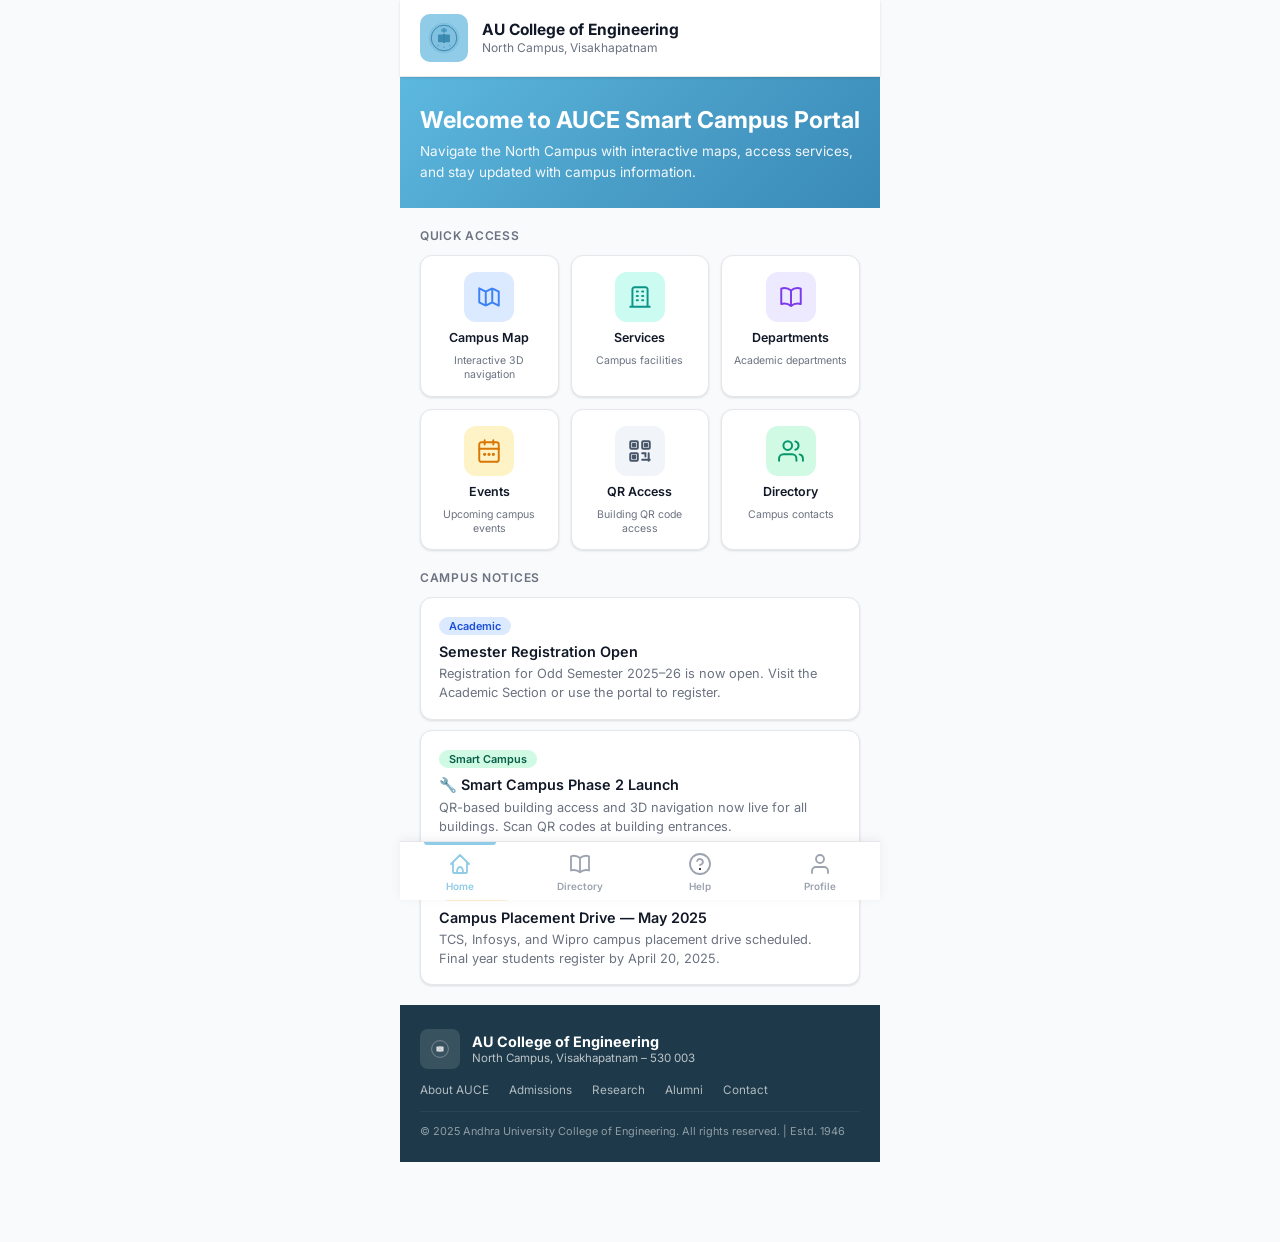
==== commit e2745300: "Update index.html" ====
--- a/index.html
+++ b/index.html
@@ -352,7 +352,7 @@
       <div style="display:flex;flex-direction:column;gap:10px;">
         <div class="notice-card">
           <span class="notice-tag tag-blue">Academic</span>
-          <h4>📢 Semester Registration Open</h4>
+          <h4>Semester Registration Open</h4>
           <p>Registration for Odd Semester 2025–26 is now open. Visit the Academic Section or use the portal to register.</p>
         </div>
         <div class="notice-card">
@@ -362,7 +362,7 @@
         </div>
         <div class="notice-card">
           <span class="notice-tag tag-orange">Placement</span>
-          <h4>💼 Campus Placement Drive — May 2025</h4>
+          <h4>Campus Placement Drive — May 2025</h4>
           <p>TCS, Infosys, and Wipro campus placement drive scheduled. Final year students register by April 20, 2025.</p>
         </div>
       </div>
@@ -1070,4 +1070,4 @@
 init();
 </script>
 </body>
-</html>+</html>
